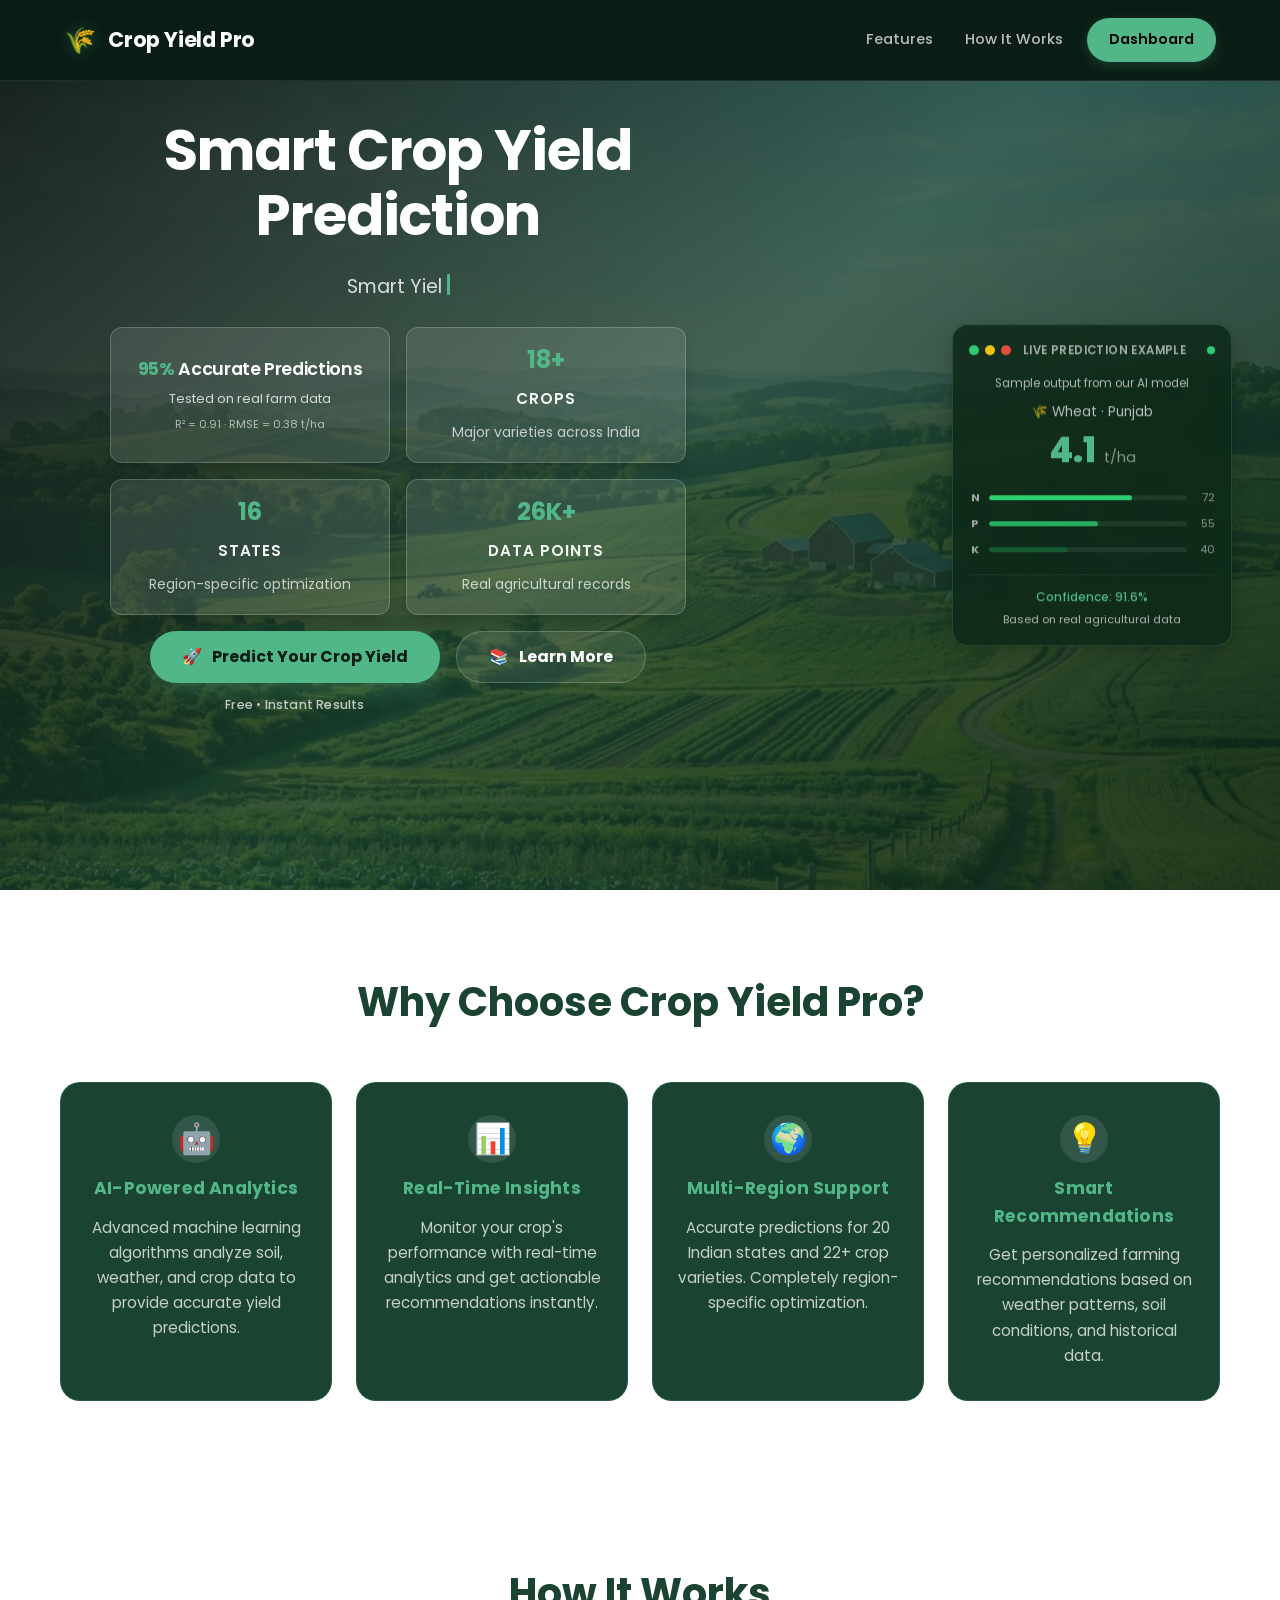
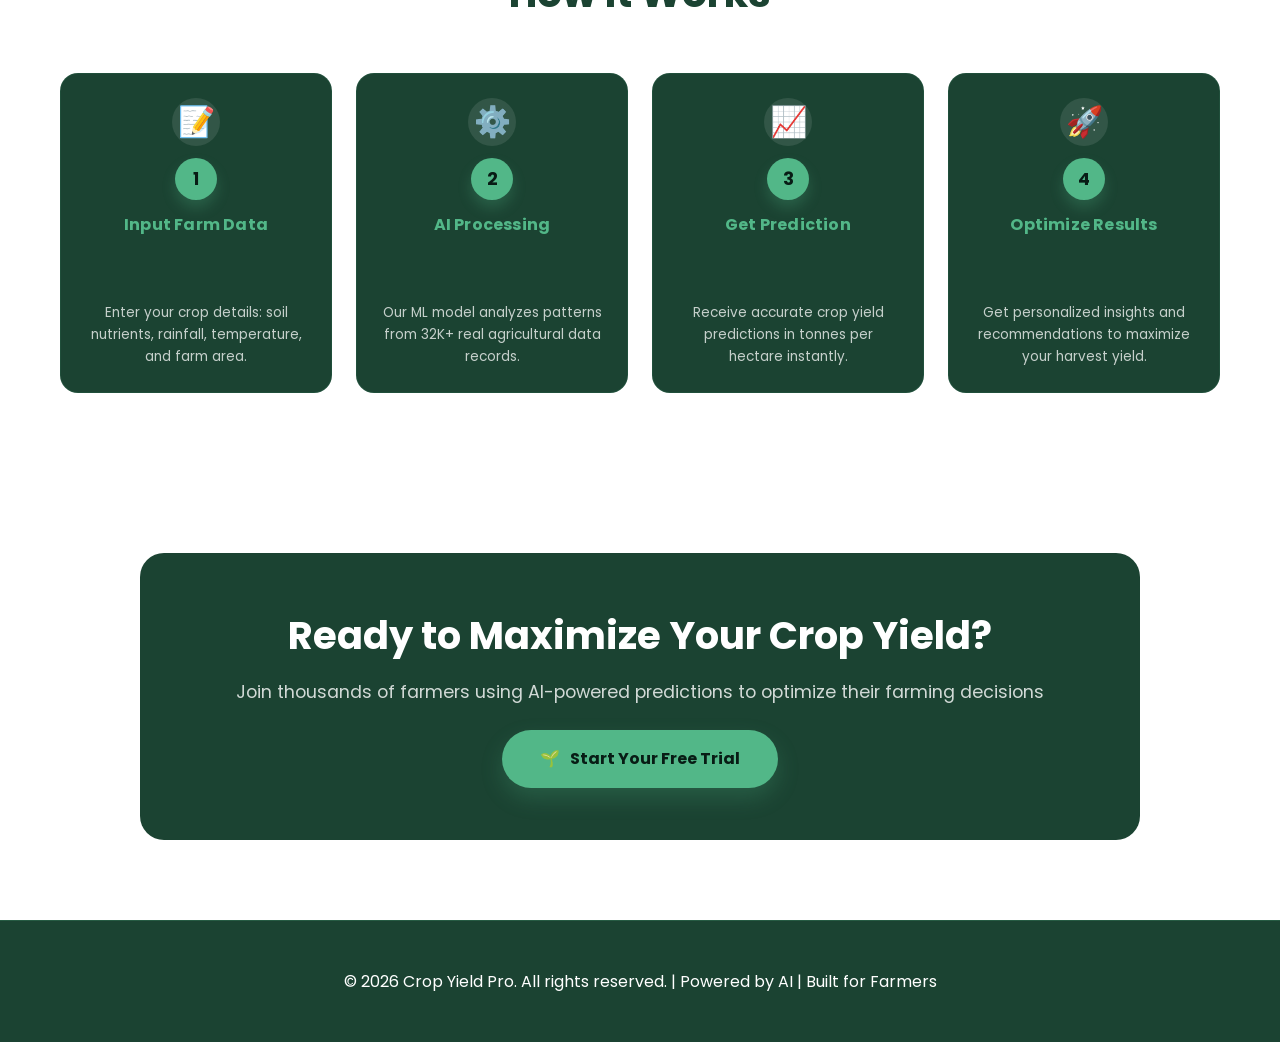
==== frontend/pages/index.html @ c9749192 "Refactor: Professionalize project structure and code quality" ====
<!DOCTYPE html>
<html lang="en">
<head>
    <meta charset="UTF-8">
    <meta name="viewport" content="width=device-width, initial-scale=1.0">
    <title>Smart Crop Yield Prediction System</title>
    <link href="https://fonts.googleapis.com/css2?family=Poppins:wght@300;400;500;600;700;800&display=swap" rel="stylesheet">
    <link rel="stylesheet" href="../assets/css/main.css">
    <!-- Production: replace the empty string with your Render URL -->
    <script>window.APP_CONFIG = { apiUrl: '' };</script>
</head>
<body>
    <!-- NAVBAR -->
    <nav class="navbar">
        <div class="nav-container">
            <div class="nav-left">
                <span class="logo-icon">🌾</span>
                <span class="brand">Crop Yield Pro</span>
            </div>

            <div class="nav-right">
                <div class="profile" id="userGreeting" style="display: none;">
                    <span class="avatar" id="userAvatar">A</span>
                    <span id="userName">aditya</span>
                </div>

                <div class="nav-links">
                    <a href="index.html#features">Features</a>
                    <a href="index.html#how-it-works">How It Works</a>
                </div>

                <a href="login.html" class="btn-dashboard" id="auth-btn">Login</a>
                <a href="#" class="btn-logout" id="logout-btn" style="display: none;" onclick="logout()">Logout</a>
            </div>
        </div>
    </nav>

    <main class="site-main">
    <!-- HERO SECTION -->
    <section class="hero">
        <div class="hero-overlay animated-gradient"></div>
        <div class="hero-shell">
        <div class="hero-content fade-in-hero">
            <div class="hero-content-inner">
            <h1 class="hero-title">Smart Crop Yield Prediction</h1>
            <p class="hero-subtitle hero-subtitle--typing">
                <span id="typingText"></span><span id="typingCursor" class="typing-cursor" aria-hidden="true"></span>
            </p>
            
            <div class="hero-stats">
                <div class="stat-cell">
                <div class="stat stat-tooltip-wrap stat--performance" title="Technical metrics">
                    <div class="stat-inner">
                    <h3 class="stat-performance-heading" id="modelMetricHeading"><span class="stat-performance-pct">95%</span> Accurate Predictions</h3>
                    <p class="stat-performance-sub" id="modelMetricSubtext">Tested on real farm data</p>
                    <p class="stat-performance-tech" id="modelMetricTech">R² = 0.91 · RMSE = 0.38 t/ha</p>
                    </div>
                    <div class="stat-tooltip" id="modelMetricTooltip">R² = 0.91 · RMSE = 0.38 t/ha</div>
                </div>
                </div>
                <div class="stat-cell">
                <div class="stat stat-tooltip-wrap" title="Covers 22 major crop varieties across India">
                    <div class="stat-inner">
                    <div class="stat-number" data-count="22" data-suffix="+">0</div>
                    <div class="stat-label">Crops</div>
                    <div class="stat-subtext">Major varieties across India</div>
                    </div>
                    <div class="stat-tooltip">Covers 22 major crop varieties across India</div>
                </div>
                </div>
                <div class="stat-cell">
                <div class="stat stat-tooltip-wrap" title="Trained on data from 20 Indian states">
                    <div class="stat-inner">
                    <div class="stat-number" data-count="20" data-suffix="">0</div>
                    <div class="stat-label">States</div>
                    <div class="stat-subtext">Region-specific optimization</div>
                    </div>
                    <div class="stat-tooltip">Trained on data from 20 Indian states</div>
                </div>
                </div>
                <div class="stat-cell">
                <div class="stat stat-tooltip-wrap" title="Dataset contains 32,000+ real agricultural data records">
                    <div class="stat-inner">
                    <div class="stat-number" data-count="32" data-suffix="K+">0</div>
                    <div class="stat-label">Data Points</div>
                    <div class="stat-subtext">Real agricultural records</div>
                    </div>
                    <div class="stat-tooltip">Dataset contains 32,000+ real agricultural records</div>
                </div>
                </div>
            </div>

            <div class="hero-buttons">
                <div class="hero-buttons-row">
                    <div style="display: flex; flex-direction: column; align-items: center;">
                        <a href="login.html" class="btn btn-primary btn-large">
                            <span class="btn-icon">🚀</span>
                            <span>Predict Your Crop Yield</span>
                        </a>
                        <p class="hero-cta-subtext" style="margin-top: 12px; margin-bottom: 0;">Free • Instant Results</p>
                    </div>
                    <a href="#how-it-works" class="btn btn-secondary btn-large" style="align-self: flex-start;">
                        <span class="btn-icon">📚</span>
                        <span>Learn More</span>
                    </a>
                </div>
            </div>
            </div>
        </div>
        </div>

        <!-- Floating Dashboard Preview Card -->
        <div class="hero-preview-card">
            <div class="preview-header">
                <span class="preview-dot green"></span>
                <span class="preview-dot yellow"></span>
                <span class="preview-dot red"></span>
                <span class="preview-title">Live Prediction Example</span>
                <span class="preview-live-dot" aria-hidden="true"></span>
            </div>
            <p class="preview-subtitle">Sample output from our AI model</p>
            <div class="preview-crop-label">🌾 Wheat · Punjab</div>
            <div class="preview-yield">
                <span class="preview-yield-value" id="previewYieldValue">3.8</span>
                <span class="preview-yield-unit">t/ha</span>
            </div>
            <div class="preview-nutrients">
                <div class="preview-nutrient">
                    <span class="pn-label">N</span>
                    <div class="pn-bar"><div class="pn-fill" style="width: 72%; background: #2ecc71;"></div></div>
                    <span class="pn-val">72</span>
                </div>
                <div class="preview-nutrient">
                    <span class="pn-label">P</span>
                    <div class="pn-bar"><div class="pn-fill" style="width: 55%; background: #27ae60;"></div></div>
                    <span class="pn-val">55</span>
                </div>
                <div class="preview-nutrient">
                    <span class="pn-label">K</span>
                    <div class="pn-bar"><div class="pn-fill" style="width: 40%; background: #145a32;"></div></div>
                    <span class="pn-val">40</span>
                </div>
            </div>
            <div class="preview-footer">
                <span class="preview-confidence">Confidence: 91.6%</span>
                <span class="preview-info">Based on real agricultural data</span>
            </div>
        </div>
    </section>

    <!-- FEATURES SECTION -->
    <section class="features" id="features">
        <div class="container">
            <h2 class="section-title">Why Choose Crop Yield Pro?</h2>
            <div class="features-grid">
                <div class="feature-card">
                    <div class="card-icon-wrap">
                        <span class="card-icon">🤖</span>
                    </div>
                    <h3 class="text-lg font-semibold text-white">AI-Powered Analytics</h3>
                    <p class="text-sm text-white/80 mt-1 leading-relaxed">Advanced machine learning algorithms analyze soil, weather, and crop data to provide accurate yield predictions.</p>
                </div>

                <div class="feature-card">
                    <div class="card-icon-wrap">
                        <span class="card-icon">📊</span>
                    </div>
                    <h3 class="text-lg font-semibold text-white">Real-Time Insights</h3>
                    <p class="text-sm text-white/80 mt-1 leading-relaxed">Monitor your crop's performance with real-time analytics and get actionable recommendations instantly.</p>
                </div>

                <div class="feature-card">
                    <div class="card-icon-wrap">
                        <span class="card-icon">🌍</span>
                    </div>
                    <h3 class="text-lg font-semibold text-white">Multi-Region Support</h3>
                    <p class="text-sm text-white/80 mt-1 leading-relaxed">Accurate predictions for 20 Indian states and 22+ crop varieties. Completely region-specific optimization.</p>
                </div>

                <div class="feature-card">
                    <div class="card-icon-wrap">
                        <span class="card-icon">💡</span>
                    </div>
                    <h3 class="text-lg font-semibold text-white">Smart Recommendations</h3>
                    <p class="text-sm text-white/80 mt-1 leading-relaxed">Get personalized farming recommendations based on weather patterns, soil conditions, and historical data.</p>
                </div>
            </div>
        </div>
    </section>

    <!-- HOW IT WORKS SECTION -->
    <section class="how-it-works" id="how-it-works">
        <div class="container">
            <h2 class="section-title">How It Works</h2>
            <div class="steps-flow">
                <div class="step step-fade-in">
                    <div class="card-icon-wrap">
                        <span class="card-icon">📝</span>
                    </div>
                    <div class="step-number">1</div>
                    <h3 class="text-lg font-semibold text-white">Input Farm Data</h3>
                    <p class="text-sm text-white/80 mt-1 leading-relaxed">Enter your crop details: soil nutrients, rainfall, temperature, and farm area.</p>
                </div>

                <div class="step-connector"><span class="connector-arrow">→</span></div>

                <div class="step step-slide-in">
                    <div class="card-icon-wrap">
                        <span class="card-icon">⚙️</span>
                    </div>
                    <div class="step-number">2</div>
                    <h3 class="text-lg font-semibold text-white">AI Processing</h3>
                    <p class="text-sm text-white/80 mt-1 leading-relaxed">Our ML model analyzes patterns from 32K+ real agricultural data records.</p>
                </div>

                <div class="step-connector"><span class="connector-arrow">→</span></div>

                <div class="step step-pop-in">
                    <div class="card-icon-wrap">
                        <span class="card-icon">📈</span>
                    </div>
                    <div class="step-number">3</div>
                    <h3 class="text-lg font-semibold text-white">Get Prediction</h3>
                    <p class="text-sm text-white/80 mt-1 leading-relaxed">Receive accurate crop yield predictions in tonnes per hectare instantly.</p>
                </div>

                <div class="step-connector"><span class="connector-arrow">→</span></div>

                <div class="step step-glow">
                    <div class="card-icon-wrap">
                        <span class="card-icon">🚀</span>
                    </div>
                    <div class="step-number">4</div>
                    <h3 class="text-lg font-semibold text-white">Optimize Results</h3>
                    <p class="text-sm text-white/80 mt-1 leading-relaxed">Get personalized insights and recommendations to maximize your harvest yield.</p>
                </div>
            </div>
        </div>
    </section>

    <!-- CTA SECTION -->
    <section class="cta">
        <div class="container">
            <div class="cta-content">
                <h2>Ready to Maximize Your Crop Yield?</h2>
                <p>Join thousands of farmers using AI-powered predictions to optimize their farming decisions</p>
                <a href="login.html" class="btn btn-primary btn-large">
                    <span class="btn-icon">🌱</span>
                    <span>Start Your Free Trial</span>
                </a>
            </div>
        </div>
    </section>

    <!-- FOOTER -->
    <footer class="footer">
        <div class="container">
            <p>&copy; 2026 Crop Yield Pro. All rights reserved. | Powered by AI | Built for Farmers</p>
        </div>
    </footer>
    </main>

    <script src="../assets/js/main.js"></script>
</body>
</html>
---- frontend/assets/css/main.css ----
/* ========================================
   SMART CROP YIELD PREDICTION SYSTEM 
   Premium Emerald Dark Theme (Fully Restored)
   ======================================== */

:root {
    --primary-green: #1B4332;
    --accent-green: #52B788;
    --light-green: #B7E4C7;
    --white: #FFFFFF;
    --dark: #081C15;
    --dark-surface: #0D2818;
    --glass-bg: rgba(255, 255, 255, 0.06);
    --glass-border: rgba(255, 255, 255, 0.12);
    --text-primary: #FFFFFF;
    --text-secondary: rgba(255, 255, 255, 0.75);
    --transition: all 0.3s cubic-bezier(0.4, 0, 0.2, 1);
    --space-8: 8px;
    --space-16: 16px;
    --space-24: 24px;
    --space-32: 32px;
    --space-48: 48px;
    --space-80: 80px;
    --navbar-height: 80px;
}

* {
    margin: 0;
    padding: 0;
    box-sizing: border-box;
}

body {
    font-family: 'Poppins', sans-serif;
    color: var(--text-primary);
    line-height: 1.6;
    background: #040E0A;
    /* Deep base */
    overflow-x: hidden;
}

/* Subtle background accents */
body::before {
    content: '';
    position: fixed;
    top: -10%;
    right: -10%;
    width: 420px;
    height: 420px;
    background: radial-gradient(circle, rgba(82, 183, 136, 0.05) 0%, transparent 70%);
    z-index: -1;
    pointer-events: none;
}

body::after {
    content: '';
    position: fixed;
    bottom: -10%;
    left: -10%;
    width: 360px;
    height: 360px;
    background: radial-gradient(circle, rgba(27, 67, 50, 0.08) 0%, transparent 70%);
    z-index: -1;
    pointer-events: none;
}

.container {
    max-width: 1200px;
    margin: 0 auto;
    padding: 0 20px;
}

/* ===============================
   NAVBAR
   =============================== */
.navbar {
    width: 100%;
    background: rgba(11, 31, 23, 0.95);
    backdrop-filter: blur(12px);
    -webkit-backdrop-filter: blur(12px);
    position: fixed;
    top: 0;
    z-index: 1000;
    border-bottom: 1px solid rgba(255, 255, 255, 0.08);
}

.site-main {
    padding-top: var(--navbar-height);
}

.nav-container {
    max-width: 100%;
    margin: auto;
    padding: 0 5%;
    height: var(--navbar-height);
    display: flex;
    align-items: center;
    justify-content: space-between;
}

.nav-left {
    display: flex;
    align-items: center;
    gap: 12px;
}

.logo-icon {
    font-size: 1.6rem;
    filter: drop-shadow(0 0 8px rgba(62, 207, 142, 0.3));
}

.brand {
    font-weight: 700;
    font-size: 1.3rem;
    color: #fff;
    letter-spacing: -0.01em;
}

.nav-right {
    display: flex;
    align-items: center;
    gap: 24px;
}

.nav-links {
    display: flex;
    align-items: center;
    gap: 32px;
}

.nav-links a {
    color: rgba(255, 255, 255, 0.7);
    text-decoration: none;
    font-weight: 500;
    font-size: 0.92rem;
    transition: var(--transition);
    position: relative;
    padding: 4px 0;
}

.nav-links a::after {
    content: '';
    position: absolute;
    bottom: 0;
    left: 0;
    width: 0;
    height: 2px;
    background: var(--accent-green);
    transition: var(--transition);
    border-radius: 2px;
}

.nav-links a:hover {
    color: #fff;
}

.nav-links a:hover::after {
    width: 100%;
}

.profile {
    display: flex;
    align-items: center;
    gap: 10px;
    background: rgba(255, 255, 255, 0.08);
    padding: 6px 14px;
    border-radius: 999px;
    border: 1px solid rgba(255, 255, 255, 0.1);
    transition: var(--transition);
}

.profile:hover {
    background: rgba(255, 255, 255, 0.12);
    border-color: rgba(255, 255, 255, 0.2);
}

.avatar {
    width: 28px;
    height: 28px;
    background: var(--accent-green);
    border-radius: 50%;
    display: flex;
    align-items: center;
    justify-content: center;
    font-weight: 700;
    font-size: 0.85rem;
    color: #0b1f17;
}

.btn-dashboard {
    background: var(--accent-green);
    color: #000 !important;
    padding: 10px 22px;
    border-radius: 999px;
    font-weight: 600;
    font-size: 0.9rem;
    transition: var(--transition);
    text-decoration: none;
    box-shadow: 0 4px 12px rgba(82, 183, 136, 0.2);
}

.btn-dashboard:hover {
    transform: translateY(-2px);
    box-shadow: 0 6px 16px rgba(82, 183, 136, 0.4);
    background: #4ab37d;
}

.btn-logout {
    border: 1.5px solid rgba(82, 183, 136, 0.5);
    color: var(--accent-green) !important;
    padding: 8px 20px;
    border-radius: 999px;
    text-decoration: none;
    font-weight: 500;
    font-size: 0.9rem;
    transition: var(--transition);
    display: inline-flex;
    align-items: center;
    justify-content: center;
    line-height: 1;
}

.btn-logout:hover {
    background: rgba(82, 183, 136, 0.1);
    border-color: var(--accent-green);
    color: #fff !important;
}

.badge {
    display: inline-block;
    padding: 4px 10px;
    background: rgba(82, 183, 136, 0.1);
    border: 1px solid rgba(82, 183, 136, 0.3);
    border-radius: 4px;
    font-size: 11px;
    font-weight: 500;
    color: var(--accent-green);
    text-transform: uppercase;
    letter-spacing: 0.5px;
    width: fit-content;
}

.btn-outline:hover {
    background: rgba(255, 255, 255, 0.1) !important;
    border-color: var(--white) !important;
}

.user-greeting {
    display: flex;
    align-items: center;
    gap: 8px;
    padding: 6px 12px;
    background: rgba(255, 255, 255, 0.1);
    border-radius: 20px;
    border: 1px solid rgba(255, 255, 255, 0.1);
    transition: var(--transition);
}

.user-greeting:hover {
    background: rgba(255, 255, 255, 0.15);
}

.user-avatar {
    width: 28px;
    height: 28px;
    background: var(--accent-green);
    color: var(--dark);
    border-radius: 50%;
    display: flex;
    align-items: center;
    justify-content: center;
    font-weight: 700;
    font-size: 0.85rem;
    text-transform: uppercase;
}

.icon {
    display: inline-flex;
    align-items: center;
    justify-content: center;
    width: 32px;
    height: 32px;
    background: rgba(82, 183, 136, 0.1);
    border-radius: 8px;
    margin-right: 8px;
    font-size: 1.2rem;
}

#userName {
    font-weight: 500;
    font-size: 0.9rem;
    color: var(--white);
}

/* HERO — flex-start avoids vertical centering pushing tall content under fixed navbar */
.hero {
    position: relative;
    min-height: 90vh;
    display: flex;
    align-items: flex-start;
    justify-content: flex-start;
    text-align: center;
    padding: 0.875rem 0 0;
    background: url('../images/background.png') no-repeat center center/cover;
    overflow: visible;
}

.hero-shell {
    position: relative;
    z-index: 2;
    width: 100%;
    max-width: 1300px;
    margin: 0 auto;
    /* Space below navbar: site-main already offsets by --navbar-height */
    padding: 1rem 1.5rem 1.25rem;
    box-sizing: border-box;
}

@media (min-width: 768px) {
    .hero {
        padding-top: 1.25rem;
    }

    .hero-shell {
        padding-left: 3rem;
        padding-right: 3rem;
    }
}

@keyframes fadeIn {
    from {
        opacity: 0;
    }

    to {
        opacity: 1;
    }
}

@keyframes heroFadeIn {
    from {
        opacity: 0;
        transform: translateY(30px);
    }

    to {
        opacity: 1;
        transform: translateY(0);
    }
}

@keyframes typingCaretBlink {

    0%,
    45% {
        opacity: 1;
    }

    50%,
    100% {
        opacity: 0;
    }
}

.hero-overlay {
    position: absolute;
    top: 0;
    left: 0;
    width: 100%;
    height: 100%;
    background: linear-gradient(180deg, rgba(4, 14, 10, 0.82) 0%, rgba(13, 40, 24, 0.88) 100%);
    z-index: 1;
}

.animated-gradient {
    background: linear-gradient(135deg, rgba(4, 14, 10, 0.9) 0%, rgba(27, 67, 50, 0.8) 50%, rgba(13, 40, 24, 0.88) 100%);
}

.fade-in-hero {
    animation: heroFadeIn 1s ease-out forwards;
}

.hero-subtitle--typing {
    white-space: normal;
}

.typing-cursor {
    display: inline-block;
    width: 3px;
    height: 1.08em;
    margin-left: 5px;
    vertical-align: -0.08em;
    background-color: var(--accent-green);
    border-radius: 1px;
    animation: typingCaretBlink 1s step-end infinite;
}

.typing-cursor--done {
    animation: none;
    opacity: 0;
    visibility: hidden;
    width: 0;
    margin-left: 0;
    overflow: hidden;
}

@media (prefers-reduced-motion: reduce) {
    .typing-cursor {
        animation: none;
        opacity: 1;
    }

    .typing-cursor--done {
        opacity: 0;
    }
}

.hero-content {
    position: relative;
    z-index: 2;
    max-width: 700px;
    margin-right: 340px;
    display: flex;
    flex-direction: column;
    justify-content: flex-start;
    align-items: center;
    gap: 0;
}

.hero-content-inner {
    display: flex;
    flex-direction: column;
    justify-content: flex-start;
    align-items: stretch;
    gap: 1.5rem;
    width: 100%;
    max-width: 36rem;
    margin-left: auto;
    margin-right: auto;
}

.hero-title {
    margin-top: 0;
    margin-bottom: 0;
    padding-top: 0.06em;
    font-size: clamp(2.65rem, 5.25vw, 3.5rem);
    font-weight: 700;
    color: var(--white);
    line-height: 1.15;
    letter-spacing: -0.02em;
}

.hero-subtitle {
    font-size: clamp(1rem, 2vw, 1.2rem);
    color: rgba(255, 255, 255, 0.82);
    margin-bottom: 0;
    max-width: 100%;
    margin-left: auto;
    margin-right: auto;
    min-height: 1.35rem;
}

/* FLOATING PREVIEW CARD */
.hero-preview-card {
    position: absolute;
    z-index: 2;
    background: rgba(13, 40, 24, 0.85);
    backdrop-filter: blur(8px);
    -webkit-backdrop-filter: blur(8px);
    border: 1px solid rgba(82, 183, 136, 0.25);
    border-radius: 16px;
    padding: 1rem;
    min-width: 240px;
    max-width: 280px;
    width: 100%;
    box-shadow: 0 8px 24px rgba(0, 0, 0, 0.14), 0 2px 8px rgba(0, 0, 0, 0.08);
    flex-shrink: 0;
    right: clamp(24px, 5vw, 48px);
    top: 50%;
    transform: translateY(-50%) scale(1);
    overflow: visible;
    transition: transform 0.3s ease, box-shadow 0.3s ease;
}

.hero-preview-card:hover {
    transform: translateY(-50%) scale(1.02);
    box-shadow: 0 10px 28px rgba(0, 0, 0, 0.16), 0 2px 10px rgba(0, 0, 0, 0.09);
}

@keyframes pulse {
    0% {
        opacity: 0.55;
        transform: scale(0.9);
        box-shadow: 0 0 0 0 rgba(46, 204, 113, 0.4);
    }

    70% {
        opacity: 1;
        transform: scale(1);
        box-shadow: 0 0 0 6px rgba(46, 204, 113, 0);
    }

    100% {
        opacity: 0.7;
        transform: scale(0.9);
        box-shadow: 0 0 0 0 rgba(46, 204, 113, 0);
    }
}

.preview-header {
    display: flex;
    align-items: center;
    gap: 6px;
    margin-bottom: 1rem;
}

.preview-dot {
    width: 10px;
    height: 10px;
    border-radius: 50%;
}

.preview-dot.green {
    background: #2ecc71;
}

.preview-dot.yellow {
    background: #f1c40f;
}

.preview-dot.red {
    background: #e74c3c;
}

.preview-title {
    font-size: 0.72rem;
    color: rgba(255, 255, 255, 0.62);
    margin-left: 6px;
    font-weight: 600;
    text-transform: uppercase;
    letter-spacing: 0.4px;
}

.preview-live-dot {
    width: 8px;
    height: 8px;
    border-radius: 50%;
    background: #2ecc71;
    margin-left: auto;
    animation: pulse 1.6s ease-in-out infinite;
}

.preview-subtitle {
    font-size: 0.74rem;
    color: rgba(255, 255, 255, 0.66);
    margin-bottom: 8px;
    line-height: 1.45;
}

.preview-crop-label {
    font-size: 0.85rem;
    color: rgba(255, 255, 255, 0.7);
    margin-bottom: 0.6rem;
}

.preview-yield {
    margin-bottom: 1.2rem;
}

.preview-yield-value {
    font-size: 2.2rem;
    font-weight: 800;
    color: var(--accent-green);
    line-height: 1;
}

.preview-yield-unit {
    font-size: 0.9rem;
    color: rgba(255, 255, 255, 0.5);
    margin-left: 4px;
}

.preview-nutrients {
    display: flex;
    flex-direction: column;
    gap: 8px;
    margin-bottom: 1rem;
}

.preview-nutrient {
    display: flex;
    align-items: center;
    gap: 8px;
}

.pn-label {
    font-size: 0.7rem;
    font-weight: 700;
    color: rgba(255, 255, 255, 0.6);
    width: 12px;
}

.pn-bar {
    flex: 1;
    height: 5px;
    background: rgba(255, 255, 255, 0.08);
    border-radius: 3px;
    overflow: hidden;
}

.pn-fill {
    height: 100%;
    border-radius: 3px;
    transition: width 1s ease;
}

.pn-val {
    font-size: 0.7rem;
    color: rgba(255, 255, 255, 0.5);
    width: 20px;
    text-align: right;
}

.preview-footer {
    border-top: 1px solid rgba(255, 255, 255, 0.07);
    padding-top: 0.75rem;
    display: flex;
    flex-direction: column;
    gap: 4px;
}

.preview-confidence {
    font-size: 0.75rem;
    color: var(--accent-green);
    font-weight: 500;
}

.preview-info {
    font-size: 0.7rem;
    color: rgba(255, 255, 255, 0.65);
}


.hero-stats {
    display: grid;
    grid-template-columns: 1fr;
    gap: 1rem;
    margin-top: 0;
    margin-bottom: 0;
    align-items: stretch;
    justify-items: stretch;
    width: 100%;
    margin-left: auto;
    margin-right: auto;
}

@media (min-width: 640px) {
    .hero-stats {
        grid-template-columns: repeat(2, 1fr);
    }
}

/* Single column: no row sibling to stretch against — nudge performance card up to number-card height */
@media (max-width: 639px) {
    .stat--performance {
        min-height: 10.25rem;
    }
}

.stat-cell {
    display: flex;
    flex-direction: column;
    min-height: 0;
    height: 100%;
}

.stat {
    position: relative;
    flex: 1 1 auto;
    background: rgba(255, 255, 255, 0.1);
    border: 1px solid rgba(255, 255, 255, 0.2);
    border-radius: 0.75rem;
    padding: 1.125rem 1.25rem;
    backdrop-filter: blur(16px);
    -webkit-backdrop-filter: blur(16px);
    min-width: 0;
    min-height: 0;
    box-shadow:
        0 10px 15px -3px rgba(0, 0, 0, 0.15),
        0 4px 6px -4px rgba(0, 0, 0, 0.12);
    transition: background 0.25s ease, transform 0.25s ease;
    width: 100%;
    display: flex;
    flex-direction: column;
    justify-content: center;
    align-items: center;
    text-align: center;
}

.stat-inner {
    display: flex;
    flex-direction: column;
    justify-content: center;
    align-items: center;
    width: 100%;
    min-height: 0;
    gap: 0.25rem;
}

.stat:hover {
    background: rgba(255, 255, 255, 0.14);
    transform: translateY(-2px);
}

.stat-number {
    display: block;
    font-size: 1.5rem;
    font-weight: 700;
    color: var(--accent-green);
    line-height: 1.2;
    margin-bottom: 0.25rem;
}

.stat--performance {
    padding: 1.125rem 1.25rem;
}

.stat-performance-heading {
    margin: 0;
    font-size: 1.1rem;
    font-weight: 600;
    color: #ffffff;
    line-height: 1.3;
    letter-spacing: -0.02em;
}

.stat-performance-pct {
    color: var(--accent-green);
    font-weight: 700;
}

.stat-performance-sub {
    margin: 0.25rem 0 0;
    font-size: 0.8125rem;
    font-weight: 400;
    color: rgba(255, 255, 255, 0.78);
    line-height: 1.5;
}

.stat-performance-tech {
    margin: 0.2rem 0 0;
    font-size: 0.7rem;
    font-weight: 400;
    color: rgba(255, 255, 255, 0.62);
    line-height: 1.45;
}

.stat-label {
    display: block;
    font-size: 0.95rem;
    font-weight: 600;
    color: rgba(255, 255, 255, 0.95);
    margin-top: 0.25rem;
    text-transform: uppercase;
    letter-spacing: 0.06em;
}

.stat-subtext {
    display: block;
    font-size: 0.875rem;
    font-weight: 400;
    color: rgba(255, 255, 255, 0.72);
    margin-top: 0.45rem;
    line-height: 1.55;
}

/* Tooltip on stat cards */
.stat-tooltip-wrap {
    position: relative;
}

.stat-tooltip {
    display: none;
    position: absolute;
    bottom: calc(100% + 10px);
    left: 50%;
    transform: translateX(-50%);
    background: rgba(13, 40, 24, 0.95);
    border: 1px solid rgba(82, 183, 136, 0.3);
    color: rgba(255, 255, 255, 0.85);
    font-size: 0.75rem;
    padding: 8px 12px;
    border-radius: 10px;
    white-space: nowrap;
    z-index: 100;
    pointer-events: none;
    box-shadow: 0 8px 24px rgba(0, 0, 0, 0.3);
}

.stat-tooltip::after {
    content: '';
    position: absolute;
    top: 100%;
    left: 50%;
    transform: translateX(-50%);
    border: 6px solid transparent;
    border-top-color: rgba(82, 183, 136, 0.3);
}

.stat-tooltip-wrap:hover .stat-tooltip {
    display: block;
}


/* BUTTONS */
.btn {
    display: inline-flex;
    align-items: center;
    gap: 10px;
    padding: 0.95rem 2rem;
    border-radius: 50px;
    font-weight: 700;
    text-decoration: none;
    transition: var(--transition);
    cursor: pointer;
}

.btn-large {
    font-size: 1rem;
    padding: 1rem 2.4rem;
}

.btn-primary {
    background: var(--accent-green);
    color: var(--dark);
    box-shadow: 0 10px 22px rgba(82, 183, 136, 0.22);
}

.btn-primary:hover {
    background: var(--light-green);
    transform: translateY(-2px);
    box-shadow: 0 12px 24px rgba(82, 183, 136, 0.26), 0 0 18px rgba(82, 183, 136, 0.28);
}

.btn-secondary {
    background: rgba(255, 255, 255, 0.08);
    color: var(--white);
    border: 1px solid rgba(255, 255, 255, 0.2);
    backdrop-filter: blur(10px);
}

.btn-secondary:hover {
    background: rgba(255, 255, 255, 0.15);
    transform: translateY(-2px);
}

.hero-buttons {
    display: flex;
    flex-direction: column;
    align-items: center;
    justify-content: flex-start;
    gap: 0.5rem;
    margin: -0.5rem 0 0;
    padding: 0;
    flex-shrink: 0;
    align-self: stretch;
}

.hero-buttons-row {
    display: flex;
    flex-direction: row;
    align-items: center;
    justify-content: center;
    gap: 1rem;
    flex-wrap: wrap;
    width: 100%;
}

.hero-buttons .btn.btn-large {
    min-height: 52px;
    height: 52px;
    padding: 0 2rem;
    border-radius: 9999px;
    display: inline-flex;
    align-items: center;
    justify-content: center;
    box-sizing: border-box;
}

.hero-cta-subtext {
    font-size: 0.78rem;
    color: rgba(255, 255, 255, 0.72);
    font-weight: 500;
    letter-spacing: 0.2px;
    margin: 0;
    text-align: center;
}

/* FEATURES - WHITE SECTION (scroll-mt clears fixed navbar) */
.features {
    scroll-margin-top: var(--navbar-height);
    padding: 5rem 20px;
    background: #ffffff !important;
    /* FORCED WHITE */
    color: #333333;
    position: relative;
    z-index: 10;
}

.section-title {
    text-align: center;
    font-size: clamp(1.9rem, 3.2vw, 2.5rem);
    color: #1B4332 !important;
    /* DARK GREEN TITLE */
    margin-bottom: var(--space-48);
}

.features-grid {
    display: grid;
    grid-template-columns: repeat(auto-fit, minmax(250px, 1fr));
    gap: var(--space-24);
}

/* Shared icon circle for feature + step cards (plain CSS; no Tailwind) */
.card-icon-wrap {
    width: 48px;
    height: 48px;
    display: flex;
    align-items: center;
    justify-content: center;
    border-radius: 50%;
    background: rgba(255, 255, 255, 0.1);
    margin: 0 auto 12px;
    flex-shrink: 0;
    align-self: center;
    transition: transform 0.3s ease;
}

.card-icon {
    font-size: 1.875rem;
    line-height: 1;
    display: block;
}

.feature-card:hover .card-icon-wrap,
.step:hover .card-icon-wrap {
    transform: scale(1.06) translateY(-2px);
}

@keyframes iconBounce {

    0%,
    100% {
        transform: scale(1) rotate(0deg) translateY(0);
    }

    30% {
        transform: scale(1.2) rotate(-6deg) translateY(-6px);
    }

    60% {
        transform: scale(1.15) rotate(6deg) translateY(-3px);
    }
}

.feature-card {
    background: #1B4332 !important;
    padding: 2rem 1.5rem;
    border-radius: 20px;
    text-align: center;
    border: 1px solid rgba(82, 183, 136, 0.2);
    transition: transform 0.3s ease, box-shadow 0.3s ease, background 0.3s ease;
    color: #ffffff !important;
    animation: slideUpFade 0.55s ease-out both;
    position: relative;
    overflow: hidden;
    min-height: 100%;
    display: flex;
    flex-direction: column;
}

/* Gradient border glow via pseudo-element */
.feature-card::before {
    content: '';
    position: absolute;
    inset: 0;
    border-radius: 24px;
    padding: 1px;
    background: linear-gradient(135deg, transparent, rgba(82, 183, 136, 0), transparent);
    -webkit-mask: linear-gradient(#fff 0 0) content-box, linear-gradient(#fff 0 0);
    -webkit-mask-composite: xor;
    mask-composite: exclude;
    opacity: 0;
    transition: opacity 0.35s ease;
    pointer-events: none;
}

.feature-card:hover::before {
    opacity: 0;
}

@keyframes slideUpFade {
    from {
        opacity: 0;
        transform: translateY(30px);
    }

    to {
        opacity: 1;
        transform: translateY(0);
    }
}

.feature-icon {
    font-size: 2.2rem;
    margin-bottom: 1rem;
    display: inline-block;
    transition: transform 0.2s ease;
    width: 48px;
    height: 48px;
}

.feature-card:hover .feature-icon {
    animation: none;
}

.feature-card h3 {
    font-size: 1.08rem;
    font-weight: 700;
    color: var(--accent-green);
    margin-bottom: 12px;
    letter-spacing: 0.2px;
}

.feature-card p {
    font-size: 0.95rem;
    color: rgba(255, 255, 255, 0.75);
    line-height: 1.65;
    margin-bottom: 0;
}

.feature-card:hover {
    transform: translateY(-5px);
    background: #143d2b !important;
    box-shadow: 0 14px 30px rgba(0, 0, 0, 0.14);
}

/* HOW IT WORKS - WHITE SECTION */
.how-it-works {
    scroll-margin-top: var(--navbar-height);
    padding: var(--space-80) 20px;
    background: #ffffff !important;
    color: #333333;
    position: relative;
    z-index: 10;
}

/* Flow container with connecting lines */
.steps-flow {
    display: grid;
    grid-template-columns: repeat(4, 1fr);
    gap: var(--space-24);
    align-items: stretch;
}

.step-connector {
    display: none;
}

.connector-arrow {
    font-size: 1.8rem;
    color: var(--accent-green);
    opacity: 0.6;
    display: block;
}

/* Individual step cards */
.step {
    text-align: center;
    padding: 24px;
    background: #1B4332 !important;
    border-radius: 18px;
    color: #ffffff !important;
    border: 1px solid rgba(82, 183, 136, 0.1);
    width: 100%;
    min-height: 320px;
    position: relative;
    transition: transform 0.3s ease, box-shadow 0.3s ease, border-color 0.3s ease;
    display: flex;
    flex-direction: column;
    justify-content: space-between;
    align-items: center;

    /* Start invisible — animated in by JS observer */
    opacity: 0;
}

/* Step Icon */
.step-icon-wrap {
    font-size: 2.2rem;
    margin-bottom: 12px;
    display: block;
    transition: transform 0.3s ease;
    align-self: flex-start;
}

.step:hover .step-icon-wrap {
    transform: scale(1.06) translateY(-2px);
}

.step:hover {
    background: #143d2b !important;
    transform: translateY(-5px);
    border-color: var(--accent-green);
    box-shadow: 0 14px 30px rgba(0, 0, 0, 0.14);
}

.step-number {
    width: 42px;
    height: 42px;
    background: var(--accent-green);
    color: var(--dark);
    border-radius: 50%;
    display: flex;
    align-items: center;
    justify-content: center;
    font-size: 1.1rem;
    font-weight: 700;
    margin: 0 auto 12px;
    box-shadow: 0 8px 14px rgba(82, 183, 136, 0.24);
}

.step h3 {
    font-size: 1rem;
    font-weight: 700;
    color: var(--accent-green);
    margin-bottom: 12px;
    letter-spacing: 0.2px;
    width: 100%;
}

.step p {
    font-size: 0.85rem;
    color: rgba(255, 255, 255, 0.75);
    line-height: 1.6;
    width: 100%;
    margin-top: auto;
}

@keyframes stepFadeIn {
    from {
        opacity: 0;
        transform: translateY(20px);
    }

    to {
        opacity: 1;
        transform: translateY(0);
    }
}

.step-fade-in.visible {
    animation: stepFadeIn 0.7s ease forwards;
}

.step-slide-in.visible {
    animation: stepFadeIn 0.7s ease forwards 0.1s;
}

.step-pop-in.visible {
    animation: stepFadeIn 0.7s ease forwards 0.2s;
}

.step-glow.visible {
    animation: stepFadeIn 0.7s ease forwards 0.3s;
}

/* Responsive: stack vertically on mobile */
@media (max-width: 900px) {
    .steps-flow {
        grid-template-columns: repeat(2, 1fr);
        gap: var(--space-16);
    }

    .step {
        min-height: 280px;
    }
}

@media (max-width: 1200px) {
    .hero-shell {
        padding: 1.25rem 20px 1rem;
    }

    .hero-content {
        margin-right: 300px;
    }

    .hero-stats {
        gap: 1rem;
    }

    .stat {
        padding: 1.25rem;
    }
}

@media (max-width: 1024px) {
    .nav-container {
        padding: 0 20px;
    }

    .hero {
        min-height: 90vh;
        flex-direction: column;
        justify-content: flex-start;
        align-items: center;
        text-align: center;
        gap: 1rem;
    }

    .hero-shell {
        padding: 1rem 20px 0;
        max-width: 760px;
    }

    .hero-content {
        margin-right: 0;
        max-width: 760px;
    }

    .hero-content-inner {
        gap: 1.5rem;
    }

    .hero-preview-card {
        position: static;
        right: auto;
        top: auto;
        transform: scale(1);
        margin: 0 auto;
        max-width: 280px;
    }

    .hero-preview-card:hover {
        transform: scale(1.02);
    }

    .hero-subtitle {
        min-height: auto;
    }
}

@media (max-width: 768px) {
    .nav-center {
        gap: 1rem;
    }

    .hero-shell {
        padding: 1rem 16px 1.5rem;
    }

    .hero-title {
        font-size: clamp(2.35rem, 8vw, 3.15rem);
    }

    .hero-subtitle {
        font-size: 0.98rem;
        margin-bottom: 0;
    }

    .hero-stats {
        gap: 1rem;
        margin-top: 0;
        margin-bottom: 0;
    }

    .stat {
        min-width: 0;
        padding: 1rem 1.125rem;
    }

    .stat-number {
        font-size: 1.35rem;
    }

    .stat-label {
        font-size: 0.9rem;
    }

    .stat-subtext {
        font-size: 0.8125rem;
        line-height: 1.55;
        margin-top: 0.35rem;
    }

    .stat-performance-heading {
        font-size: 1.1rem;
    }

    .stat-performance-sub,
    .stat-performance-tech {
        font-size: 0.8125rem;
    }

    .hero-buttons {
        width: 100%;
        gap: 0.5rem;
    }

    .hero-buttons-row {
        flex-direction: column;
        align-items: center;
        gap: 1rem;
    }

    .btn-large {
        width: 100%;
        max-width: 320px;
        justify-content: center;
    }

    .features,
    .how-it-works,
    .cta {
        padding: 64px 20px;
    }

    .section-title {
        margin-bottom: var(--space-32);
    }

    .feature-card {
        text-align: center;
    }

    .step {
        width: 100%;
        min-height: 260px;
    }
}


/* CTA SECTION - WHITE BACKGROUND */
.cta {
    padding: var(--space-80) 20px;
    text-align: center;
    background: #ffffff !important;
}

.cta-content {
    background: #1B4332 !important;
    /* DARK GREEN CTA BOX */
    padding: 3.25rem 2rem;
    border-radius: 24px;
    max-width: 1000px;
    margin: 0 auto;
    color: #ffffff !important;
}

.cta-content h2 {
    font-size: clamp(1.8rem, 3vw, 2.5rem);
    color: var(--white);
    margin-bottom: 12px;
}

.cta-content p {
    color: rgba(255, 255, 255, 0.8);
    font-size: 1.1rem;
    margin-bottom: 24px;
}

/* DASHBOARD — viewport-fit layout (~40% form / ~60% results + charts) */
.dashboard-section {
    margin: 0;
    padding: 1.5rem 1rem;
    background: linear-gradient(180deg, #f8fafc 0%, #ffffff 45%, #f1f5f9 100%) !important;
    color: #1e293b;
    min-height: calc(100vh - var(--navbar-height));
}

.dashboard-container {
    display: grid;
    grid-template-columns: 1fr 1.5fr;
    gap: 24px;
    align-items: flex-start;
    max-width: 1440px;
    margin: 0 auto;
}

@media (min-width: 1101px) {
    .dashboard-container {
        grid-template-columns: 1fr 1.2fr;
        gap: 1.5rem;
        align-items: stretch;
    }
}

.dashboard-left,
.dashboard-right {
    display: flex;
    flex-direction: column;
    height: auto;
    min-height: auto;
}

.dashboard-left .form-card {
    display: flex;
    flex-direction: column;
    justify-content: space-between;
    height: 100%;
    min-height: auto;
    padding: 12px;
    overflow: visible;
}

.dashboard-section .modern-form {
    display: flex;
    flex-direction: column;
    height: 100%;
    gap: 12px;
    overflow-y: auto;
    padding-right: 0;
    scrollbar-width: none;
    /* Hide scrollbar Firefox */
    -ms-overflow-style: none;
    /* Hide scrollbar IE/Edge */
}

.dashboard-section .modern-form::-webkit-scrollbar {
    display: none;
    /* Hide scrollbar Chrome/Safari */
}

.form-content {
    flex: 1;
}

.form-card,
.result-card,
.chart-card {
    background: rgba(27, 67, 50, 0.94) !important;
    backdrop-filter: blur(16px);
    -webkit-backdrop-filter: blur(16px);
    border-radius: 1.125rem;
    padding: 20px;
    color: #ffffff !important;
    border: 1px solid rgba(255, 255, 255, 0.1);
    box-shadow:
        0 10px 15px -3px rgba(0, 0, 0, 0.12),
        0 4px 6px -4px rgba(0, 0, 0, 0.08),
        inset 0 1px 0 rgba(255, 255, 255, 0.06);
    height: 520px;
    /* Fixed height for stability */
    display: flex;
    flex-direction: column;
    overflow: hidden;
    transition: transform 0.28s ease;
}

.form-card:hover,
.result-card:hover,
.chart-card:hover {
    box-shadow:
        0 18px 22px -5px rgba(0, 0, 0, 0.14),
        0 8px 10px -6px rgba(0, 0, 0, 0.1),
        0 0 36px rgba(82, 183, 136, 0.12),
        inset 0 1px 0 rgba(255, 255, 255, 0.08);
    border-color: rgba(255, 255, 255, 0.16);
}

.form-card h2 {
    color: var(--accent-green);
    margin: 0 0 0.5rem 0;
    font-size: 1.3rem;
    font-weight: 700;
    letter-spacing: -0.02em;
    flex-shrink: 0;
}

.form-group-section {
    margin-bottom: 10px;
    padding-bottom: 10px;
    border-bottom: 1px solid rgba(255, 255, 255, 0.08);
}

.form-group-section:last-of-type {
    border-bottom: none;
    margin-bottom: 6px;
    padding-bottom: 0;
}

.form-group-section h3 {
    font-size: 0.95rem;
    margin-bottom: 0.4rem;
    color: #e2e8f0;
    font-weight: 600;
    display: flex;
    align-items: center;
    gap: 0.5rem;
}

.form-row {
    display: grid;
    grid-template-columns: repeat(auto-fit, minmax(120px, 1fr));
    gap: 0.75rem;
}

.form-group {
    margin-bottom: 4px;
}

.form-group label {
    display: block;
    margin-bottom: 0.3rem;
    color: #d1d5db;
    font-size: 0.82rem;
    font-weight: 500;
}

.form-group input,
.form-group select {
    width: 100%;
    padding: 0.55rem 0.75rem;
    background: rgba(255, 255, 255, 0.1);
    border: 1px solid rgba(255, 255, 255, 0.1);
    border-radius: 10px;
    color: #ffffff;
    font-family: inherit;
    font-size: 0.85rem;
    transition: var(--transition);
    appearance: none;
    -webkit-appearance: none;
}

.form-group select option {
    background-color: #ffffff;
    /* Solid white background for the dropdown menu */
    color: #1B4332;
    /* Dark green text for readability */
    padding: 10px;
}

.form-group input:focus,
.form-group select:focus {
    outline: none;
    border-color: var(--accent-green);
    background: rgba(255, 255, 255, 0.15);
}

.btn-full {
    width: 100%;
    justify-content: center;
}

.dashboard-section .form-card .btn-primary {
    margin-top: 15px;
    margin-bottom: 10px;
    flex-shrink: 0;
    background: linear-gradient(135deg, #34d399, #10b981);
    color: #022c22;
    font-weight: 600;
    border-radius: 999px;
    padding: 14px;
    border: none;
    cursor: pointer;
    font-size: 0.95rem;
    letter-spacing: 0.02em;
    box-shadow: 0 4px 14px rgba(16, 185, 129, 0.3);
    transition: all 0.3s ease;
}

.dashboard-section .form-card .btn-primary:hover {
    transform: scale(1.03);
    background: linear-gradient(135deg, #34d399, #10b981);
    box-shadow: 0 8px 20px rgba(16, 185, 129, 0.4);
}

.dashboard-section .form-card .btn-primary:active {
    transform: scale(0.97);
}

.validation-msg {
    display: block;
    color: #ff4d4d;
    font-size: 0.75rem;
    margin-top: 4px;
    font-weight: 500;
    min-height: 1.1em;
    /* Prevent layout jump */
}

.input-invalid {
    border-color: #ff4d4d !important;
    background: rgba(255, 77, 77, 0.05) !important;
}

.btn-primary:disabled {
    opacity: 0.5;
    cursor: not-allowed;
    transform: none !important;
    box-shadow: none !important;
}

/* Right column: holds 2×2 grid of cards on desktop (.dashboard-right-grid) */
.dashboard-right {
    display: flex;
    flex-direction: column;
    min-height: 0;
    flex: 1;
}

.dashboard-right-grid {
    display: grid;
    grid-template-columns: 1fr 1fr;
    gap: 16px;
    align-items: stretch;
    min-height: 0;
    flex: 1;
}

#resultSection {
    grid-column: 1 / -1;
}

.main-yield {
    font-size: clamp(2rem, 3.2vw, 2.85rem);
    font-weight: 800;
    color: var(--accent-green);
    margin: 0;
    line-height: 1.1;
    transition: all 0.5s ease;
}

.highlight-number {
    text-shadow: 0 0 20px rgba(82, 183, 136, 0.3);
}

.unit {
    font-size: 1rem;
    opacity: 0.7;
}

.charts-container {
    display: grid;
    grid-template-columns: 1fr 1fr;
    gap: 24px;
    align-items: stretch;
    min-height: 0;
}

.dashboard-right-grid>.chart-card {
    height: auto;
}

.chart-card {
    display: flex;
    flex-direction: column;
    height: auto;
    max-height: none;
}

.dashboard-section .dashboard-right-grid>.chart-card {
    width: 100%;
}

.chart-card h4 {
    font-size: 1rem;
    font-weight: 600;
    margin: 0 0 0.65rem 0;
    color: #e2e8f0;
    letter-spacing: -0.02em;
    flex-shrink: 0;
}

.chart-wrapper {
    flex: 1 1 auto;
    min-height: 200px;
    position: relative;
    width: 100%;
}

@media (max-width: 1100px) {
    .dashboard-container {
        grid-template-columns: 1fr;
        min-height: 0;
    }

    .dashboard-right {
        min-height: 0;
    }

    .dashboard-right-grid>.chart-card {
        grid-column: auto;
        min-height: 200px;
    }

    .charts-container {
        grid-template-columns: 1fr;
    }

    .chart-card {
        min-height: 200px;
        max-height: none;
    }
}

/* Ensure Result Visibility */
.result-card {
    flex-shrink: 0;
}

.result-header {
    display: flex;
    flex-direction: column;
    gap: 4px;
    margin-bottom: 4px;
}

.result-header h3 {
    font-size: 1.125rem;
    font-weight: 700;
    margin: 0;
    color: #f8fafc;
    letter-spacing: -0.02em;
}

.dashboard-section .result-header .badge {
    border-radius: 999px;
    padding: 5px 12px;
    font-size: 0.65rem;
    letter-spacing: 0.06em;
    background: rgba(82, 183, 136, 0.15);
    border: 1px solid rgba(82, 183, 136, 0.35);
}

.result-info {
    font-size: 0.8125rem;
    color: #d1d5db;
    margin-top: 2px;
    margin-bottom: 0.75rem;
    font-style: italic;
    line-height: 1.45;
}

.result-body {
    display: grid;
    grid-template-columns: 1fr;
    gap: 1rem;
    align-items: stretch;
    width: 100%;
    height: 100%;
    min-height: 140px;
    /* Stability */
}

@media (min-width: 768px) {
    .result-body {
        grid-template-columns: 1fr 1fr;
        gap: 1.25rem;
    }
}

.dashboard-section .result-body {
    gap: 1.5rem;
}

.result-col--metrics {
    display: flex;
    flex-direction: column;
    justify-content: flex-start;
    gap: 0.65rem;
    min-width: 0;
}

.main-yield .highlight-number {
    font-size: 3.5rem;
    font-weight: 800;
    color: var(--accent-green);
    text-shadow: 0 0 20px rgba(82, 183, 136, 0.3);
}

.result-metrics {
    margin: 0;
    padding: 0;
    display: flex;
    flex-direction: column;
    gap: 0.5rem;
}

.result-metric-row {
    display: flex;
    flex-direction: column;
    justify-content: center;
    gap: 0.15rem;
    padding: 0.75rem 1rem;
    background: rgba(255, 255, 255, 0.07);
    border-radius: 12px;
    border: 1px solid rgba(255, 255, 255, 0.1);
}

.result-metric-row dt {
    margin: 0;
    font-size: 0.72rem;
    font-weight: 600;
    text-transform: uppercase;
    letter-spacing: 0.06em;
    color: #d1d5db;
}

.result-metric-row dd {
    margin: 0;
    font-size: 1.1rem;
    font-weight: 700;
    color: #ffffff;
}

.confidence-feedback {
    margin-top: 0.75rem;
    padding: 10px;
    border-radius: 8px;
    background: rgba(255, 255, 255, 0.05);
    font-size: 0.85rem;
    line-height: 1.5;
}

.result-col--insights {
    display: flex;
    flex-direction: column;
    min-width: 0;
    min-height: 0;
    height: 100%;
    max-height: 300px; /* Lock height */
    overflow: hidden;
}

.result-card.show {
    animation: slideUpFade 0.6s ease-out forwards;
    border-color: rgba(82, 183, 136, 0.45);
    box-shadow:
        0 10px 15px -3px rgba(0, 0, 0, 0.12),
        0 0 36px rgba(82, 183, 136, 0.18),
        inset 0 1px 0 rgba(255, 255, 255, 0.08);
}

.fade-in {
    opacity: 1 !important;
    /* Force visibility for now */
}

.recommendations-box {
    flex: 1 1 auto;
    display: flex;
    flex-direction: column;
    justify-content: flex-start;
    margin-top: 0;
    min-height: 0;
    /* Allow shrinking */
    padding: 1rem 1.1rem;
    background: rgba(4, 14, 10, 0.72);
    border-radius: 0.75rem;
    border: 1px solid rgba(82, 183, 136, 0.18);
    box-shadow: inset 0 1px 0 rgba(255, 255, 255, 0.04);
    max-height: 100%;
    overflow-y: auto;
    /* Scroll if too many recommendations */
}

.recommendations-box h4 {
    font-size: 0.9375rem;
    font-weight: 600;
    margin: 0 0 0.6rem 0;
    color: #e2e8f0;
    display: flex;
    align-items: center;
    gap: 0.35rem;
    flex-shrink: 0;
}

#recommendationsList {
    list-style: none;
    padding: 0;
    margin: 0;
    flex: 1;
    display: flex;
    flex-direction: column;
    justify-content: center;
    gap: 0.35rem;
    overflow: visible !important;
    max-height: none;
    scrollbar-width: none;
    -ms-overflow-style: none;
}

.confidence-feedback::-webkit-scrollbar,
#recommendationsList::-webkit-scrollbar {
    width: 0;
    height: 0;
    display: none;
}

#recommendationsList li {
    font-size: 0.85rem;
    color: rgba(255, 255, 255, 0.88);
    margin: 0;
    padding-left: 1.15rem;
    position: relative;
    text-align: left;
    line-height: 1.45;
}

#recommendationsList li::before {
    content: "•";
    position: absolute;
    left: 0;
    color: var(--accent-green);
    font-weight: bold;
}

#recommendationsList li.insights-placeholder {
    padding-left: 0;
    color: rgba(255, 255, 255, 0.55);
    font-size: 0.82rem;
    font-style: italic;
    line-height: 1.5;
}

#recommendationsList li.insights-placeholder::before {
    display: none;
}

#recommendationsList li.insights-placeholder strong {
    color: rgba(255, 255, 255, 0.75);
    font-style: normal;
}

.footer {
    padding: 3rem 0;
    background: #1B4332 !important;
    /* DARK EMERALD GREEN */
    text-align: center;
    color: #ffffff !important;
    border-top: 1px solid rgba(82, 183, 136, 0.2);
    position: relative;
    z-index: 10;
    width: 100%;
    box-sizing: border-box;
    margin-top: auto;
    /* Sticky footer */

    /* Scroll Reveal Initial State */
    opacity: 0;
    visibility: hidden;
    transform: translateY(20px);
    transition: opacity 0.6s ease, transform 0.6s ease, visibility 0.6s;
}

.footer.footer--visible {
    opacity: 1;
    visibility: visible;
    transform: translateY(0);
}

html.dashboard-html {
    scroll-behavior: smooth;
    background: #f3f4f6;
}

/* Dashboard page: always show footer and prevent page scroll */
.dashboard-body .footer {
    display: block;
}

body.dashboard-body {
    background: #f3f4f6;
    color: #1e293b;
    overflow-x: hidden;
    scrollbar-gutter: stable;
}

body.dashboard-body::before,
body.dashboard-body::after {
    display: none;
}

/* Dashboard page: flex column so footer sits after main; page scrolls to reach it */
.dashboard-page-shell {
    display: flex;
    flex-direction: column;
    min-height: 100vh;
    width: 100%;
    background: #f3f4f6;
    padding-top: var(--navbar-height);
    /* Offset for fixed navbar */
}

.dashboard-main {
    flex: 1;
    display: flex;
    flex-direction: column;
    background: #f3f4f6;
}

.dashboard-main .dashboard-section {
    flex: 1;
    display: flex;
    flex-direction: column;
    box-sizing: border-box;
    padding: 20px 20px 50px;
    background: #ffffff !important;
    /* FORCED WHITE */
}

.footer.footer--dashboard {
    margin-top: auto;
    padding: 3rem 0;
    flex-shrink: 0;
}

/* Desktop: Predicted Yield + Insights in one row (within top card); charts equal halves below */
@media (min-width: 1024px) {
    .dashboard-page-shell {
        min-height: 100vh;
    }

    .dashboard-main {
        flex: 1 1 auto;
        min-height: 0;
    }

    .dashboard-main .dashboard-section {
        min-height: calc(100vh - var(--navbar-height) - 120px) !important;
        padding: 10px 10px 6px;
    }

    .dashboard-left .form-card {
        padding: 10px;
    }

    .form-group-section {
        margin-bottom: 8px;
        padding-bottom: 8px;
    }

    .dashboard-section .form-card .btn-primary {
        margin-top: 8px;
        margin-bottom: 0;
        padding: 10px;
    }

    .dashboard-section .dashboard-right-grid {
        display: grid;
        grid-template-columns: 1fr 1fr;
        gap: 20px;
        align-items: stretch;
        height: auto;
    }

    .dashboard-section .dashboard-right-grid>#resultSection {
        grid-column: 1 / -1;
        display: flex;
        flex-direction: column;
        height: auto;
        padding: 12px;
        overflow: visible;
    }

    .dashboard-section .dashboard-right-grid > #resultSection .result-body {
        display: grid;
        grid-template-columns: minmax(0, 1.7fr) minmax(0, 1.3fr);
        gap: 32px;
        flex: 1;
        min-height: 0;
        overflow: visible;
        align-items: flex-start;
    }

    .dashboard-section .dashboard-right-grid > #resultSection .result-col--insights {
        min-width: 0;
        max-height: 300px;
        overflow-y: auto;
        scrollbar-width: none;
    }
    .dashboard-section .dashboard-right-grid > #resultSection .result-col--insights::-webkit-scrollbar {
        display: none;
    }

    .dashboard-section .dashboard-right-grid>#resultSection #recommendationsList {
        overflow: visible;
        min-height: 0;
        flex: 1;
        justify-content: flex-start;
    }

    .dashboard-section .dashboard-right-grid>#resultSection .recommendations-box {
        flex: 1 1 auto;
        min-height: 100%;
        overflow-y: auto;
        scrollbar-width: none;
    }

    .dashboard-section .dashboard-right-grid>#resultSection .recommendations-box::-webkit-scrollbar {
        display: none;
    }

    .dashboard-section .dashboard-right-grid>.chart-card--nutrient {
        grid-column: 1;
        grid-row: 2;
    }

    .dashboard-section .dashboard-right-grid>.chart-card--weather {
        grid-column: 2;
        grid-row: 2;
    }

    .dashboard-section .dashboard-right-grid>.chart-card {
        height: 100%;
        min-height: 100%;
        max-height: 100%;
        padding: 12px;
        overflow: visible;
    }

    .dashboard-section .dashboard-right-grid>.chart-card .chart-wrapper {
        flex: 0 0 auto;
        height: 165px;
        min-height: 165px;
        max-height: 165px;
        width: 100%;
        box-sizing: border-box;
    }

    .dashboard-section .dashboard-right-grid>#resultSection .result-info {
        margin-bottom: 6px;
    }

    .dashboard-section .dashboard-right-grid>.chart-card h4 {
        margin-bottom: 6px;
    }

    .footer.footer--dashboard {
        margin-top: 50px;
        padding: 3rem 0;
    }
}

@media (max-width: 1023px) {
    .dashboard-section .dashboard-right-grid>.chart-card {
        min-height: 200px;
    }
}
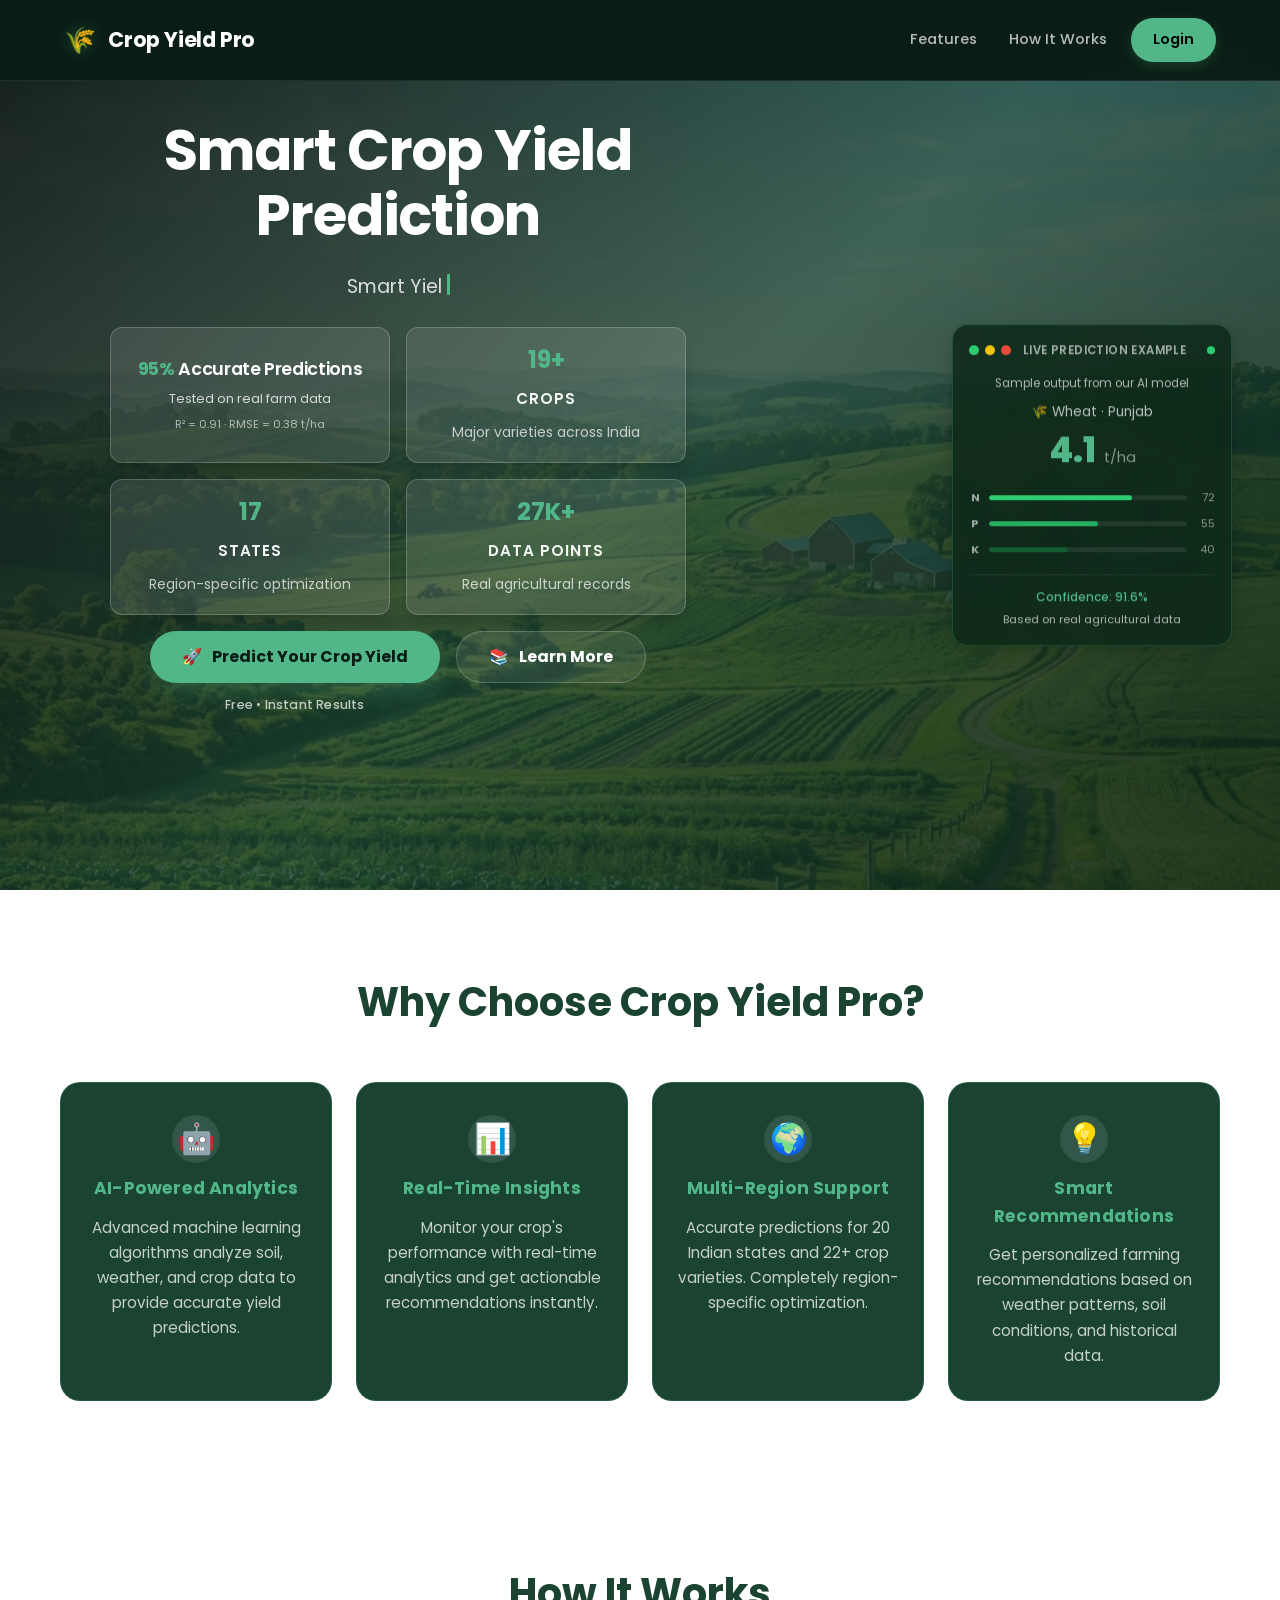
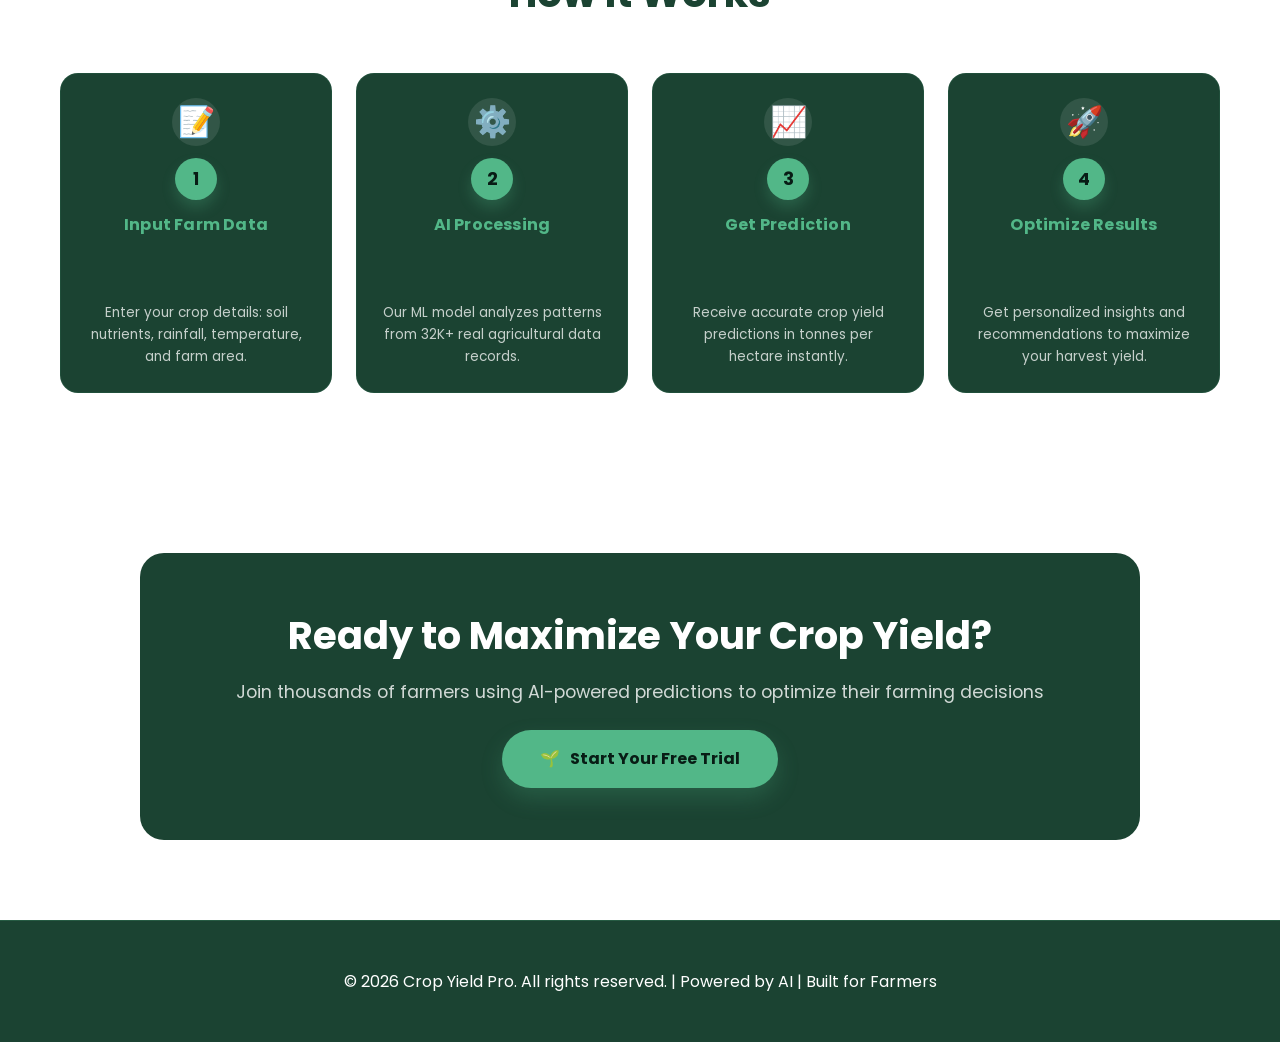
==== commit d0e276ff: "Finalize architecture: fix prediction bug, update dependencies for Python 3.13, and restructure depl" ====
--- a/frontend/pages/index.html
+++ b/frontend/pages/index.html
@@ -7,7 +7,7 @@
     <link href="https://fonts.googleapis.com/css2?family=Poppins:wght@300;400;500;600;700;800&display=swap" rel="stylesheet">
     <link rel="stylesheet" href="../assets/css/main.css">
     <!-- Production: replace the empty string with your Render URL -->
-    <script>window.APP_CONFIG = { apiUrl: '' };</script>
+    <script>window.APP_CONFIG = { apiUrl: 'http://127.0.0.1:8000' };</script>
 </head>
 <body>
     <!-- NAVBAR -->
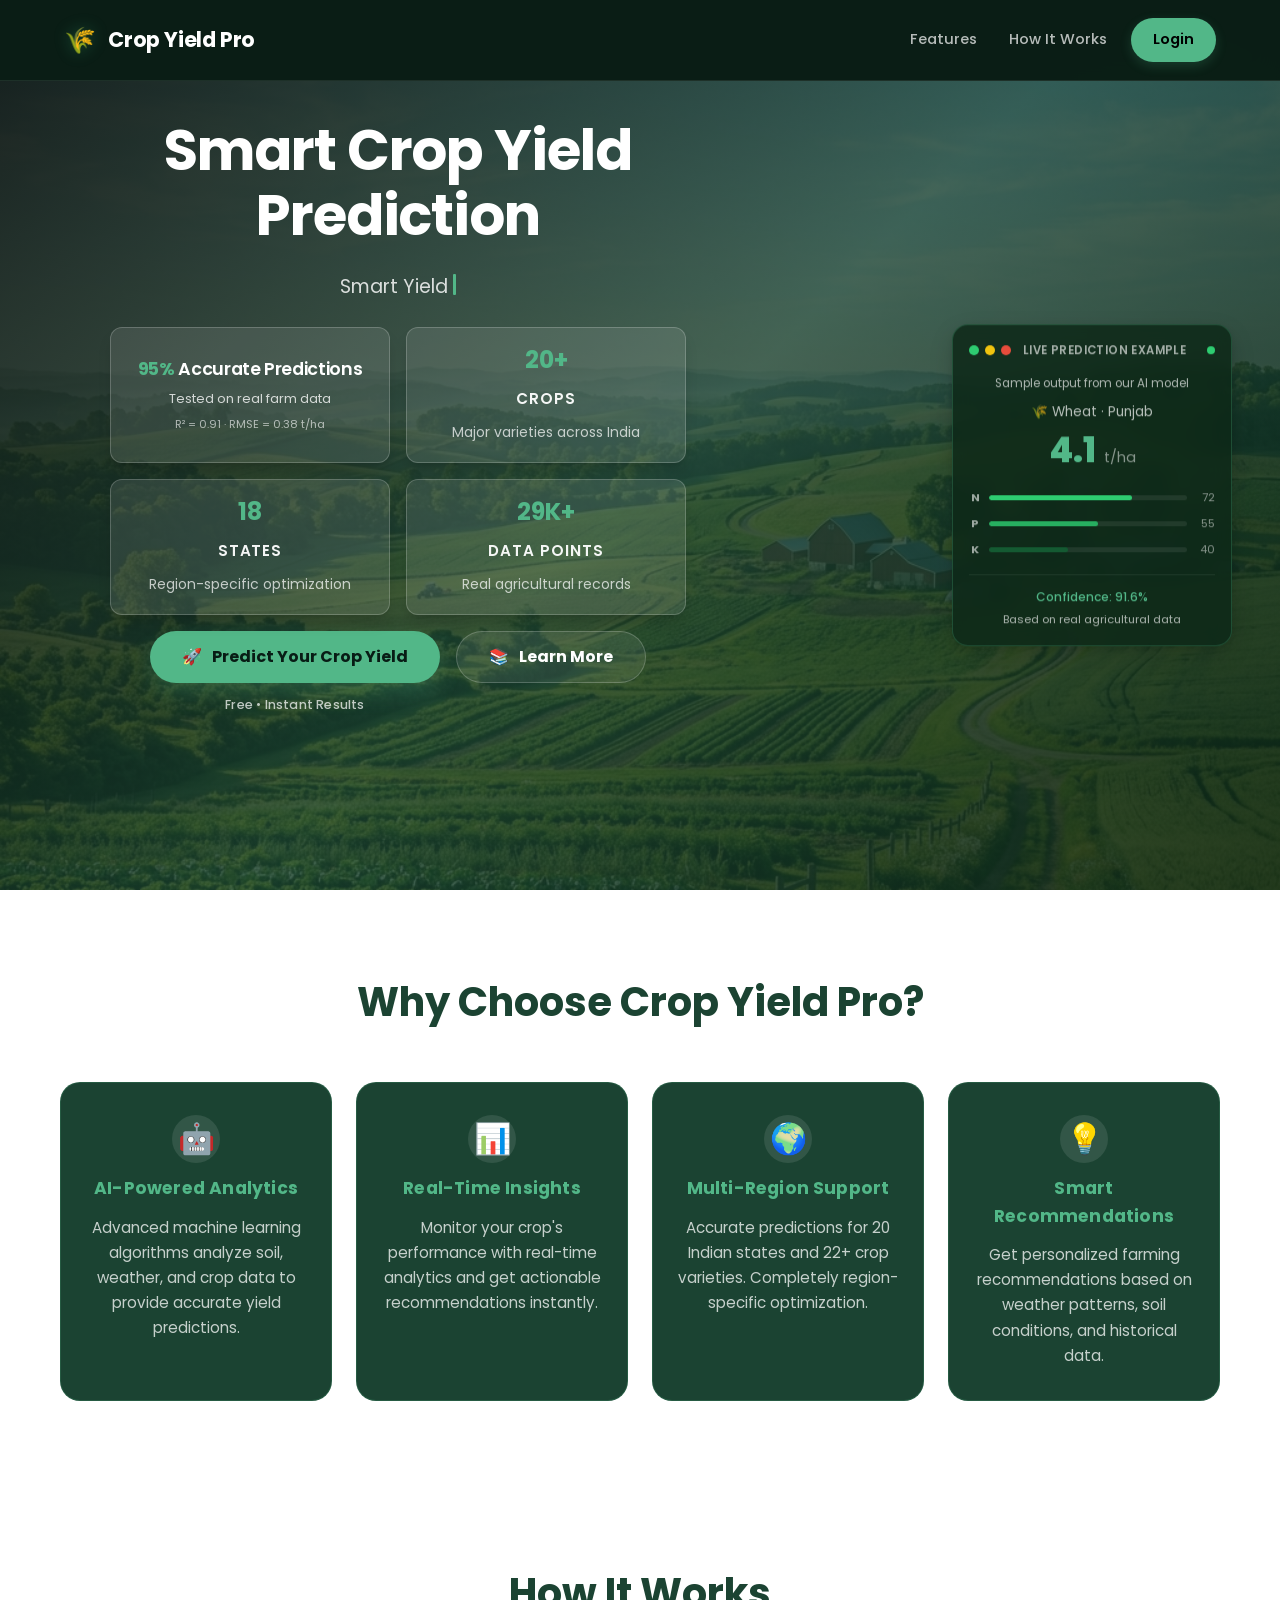
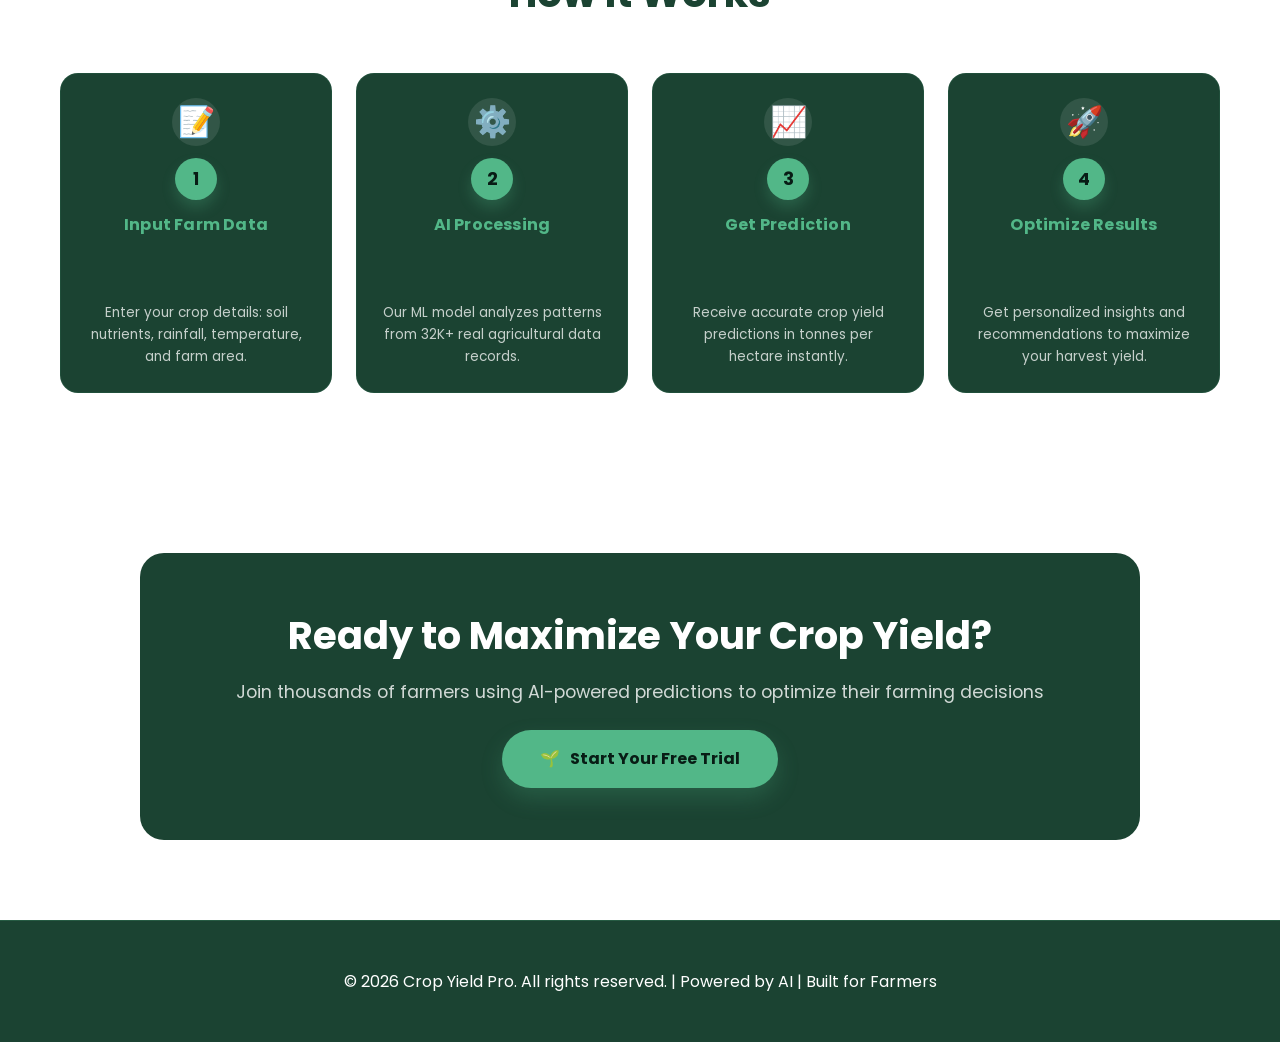
==== commit 3b2009a5: "Deploy: connect frontend to live Render API URL" ====
--- a/frontend/pages/index.html
+++ b/frontend/pages/index.html
@@ -7,7 +7,7 @@
     <link href="https://fonts.googleapis.com/css2?family=Poppins:wght@300;400;500;600;700;800&display=swap" rel="stylesheet">
     <link rel="stylesheet" href="../assets/css/main.css">
     <!-- Production: replace the empty string with your Render URL -->
-    <script>window.APP_CONFIG = { apiUrl: 'http://127.0.0.1:8000' };</script>
+    <script>window.APP_CONFIG = { apiUrl: 'https://crop-yield-api-8kx2.onrender.com' };</script>
 </head>
 <body>
     <!-- NAVBAR -->
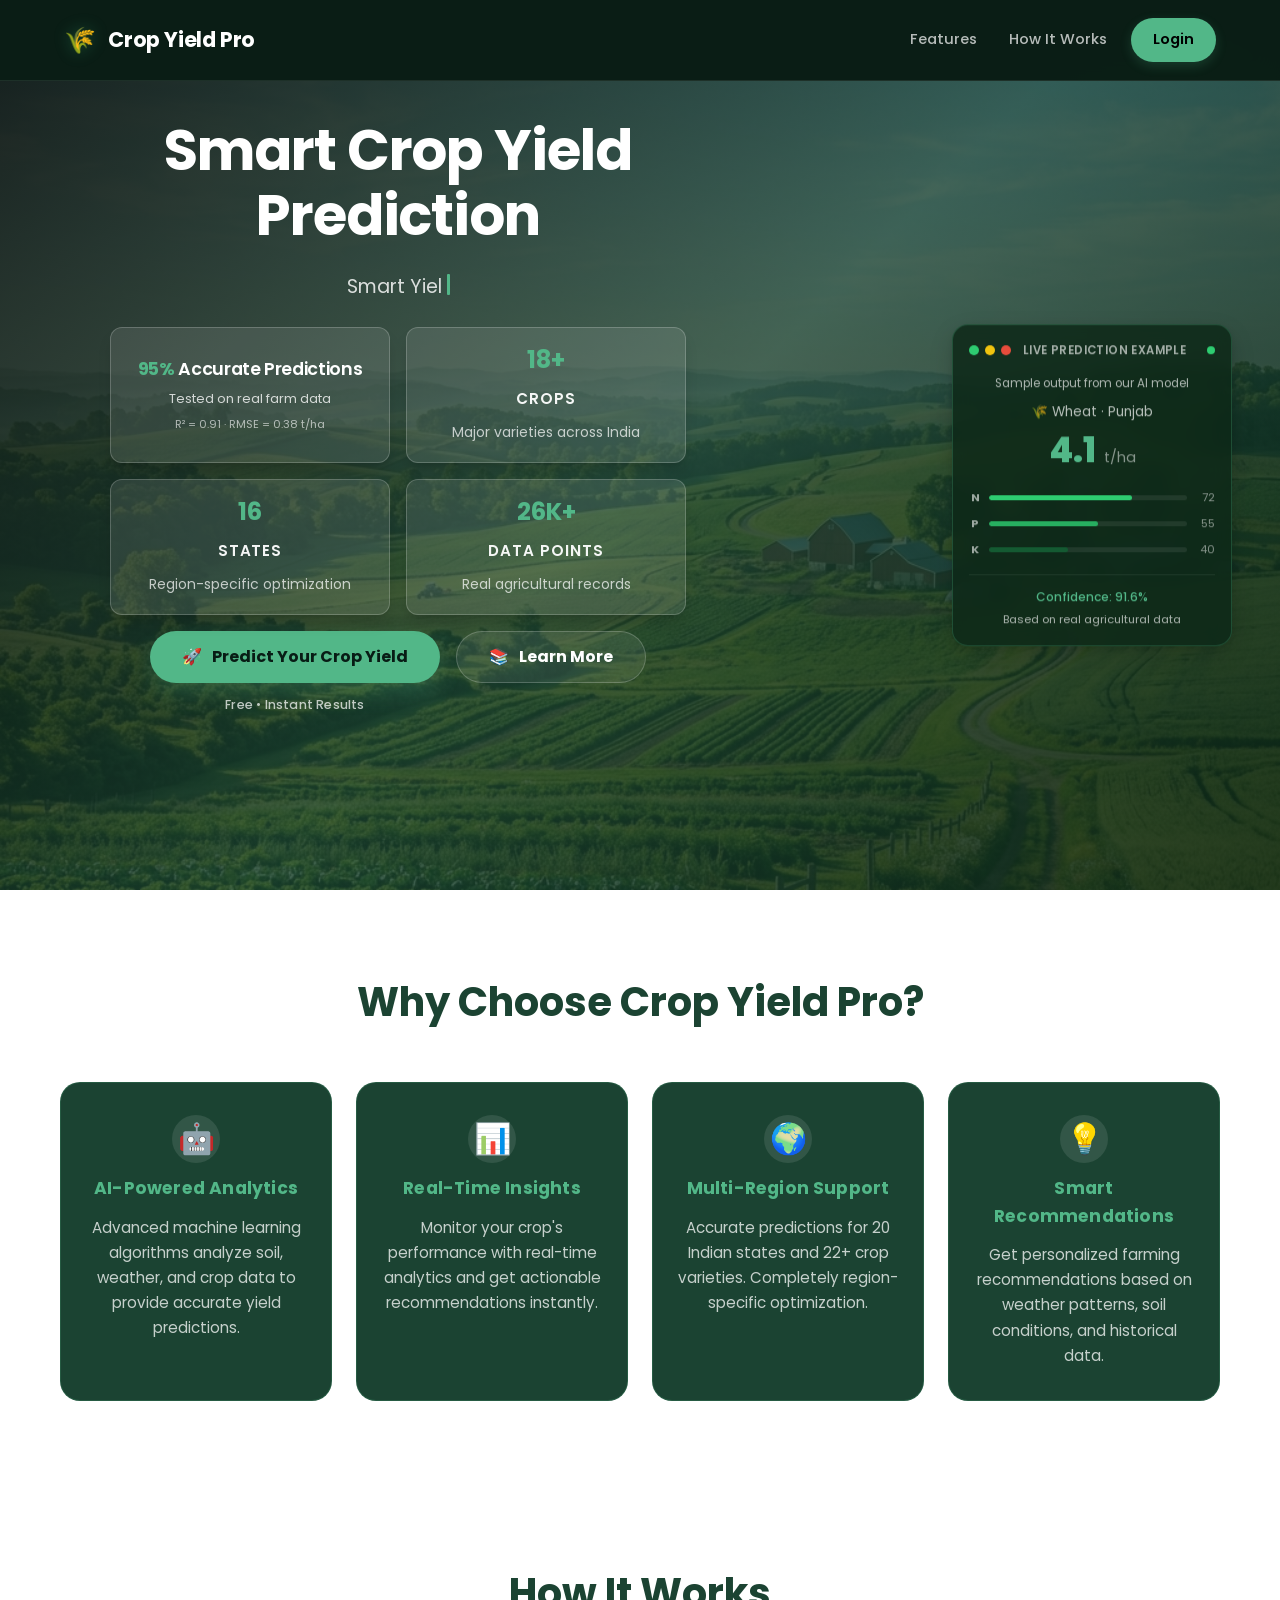
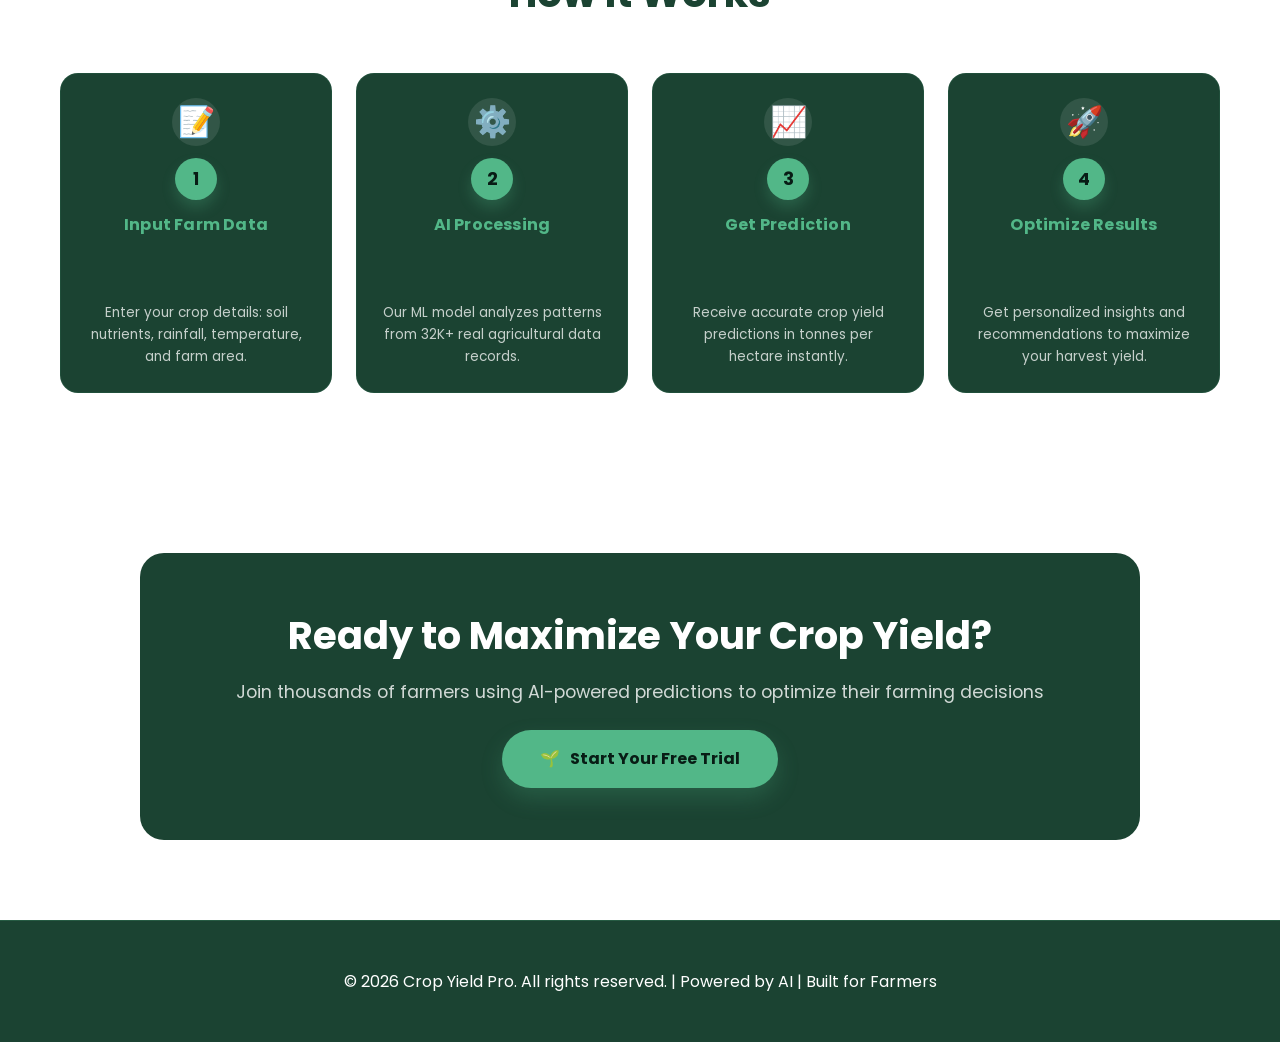
==== commit 9cf9af04: "Fix: force cache invalidation to resolve broken layout" ====
--- a/frontend/pages/index.html
+++ b/frontend/pages/index.html
@@ -5,7 +5,7 @@
     <meta name="viewport" content="width=device-width, initial-scale=1.0">
     <title>Smart Crop Yield Prediction System</title>
     <link href="https://fonts.googleapis.com/css2?family=Poppins:wght@300;400;500;600;700;800&display=swap" rel="stylesheet">
-    <link rel="stylesheet" href="../assets/css/main.css">
+    <link rel="stylesheet" href="../assets/css/main.css?v=2">
     <!-- Production: replace the empty string with your Render URL -->
     <script>window.APP_CONFIG = { apiUrl: 'https://crop-yield-api-8kx2.onrender.com' };</script>
 </head>
@@ -260,6 +260,6 @@
     </footer>
     </main>
 
-    <script src="../assets/js/main.js"></script>
+    <script src="../assets/js/main.js?v=2"></script>
 </body>
 </html>
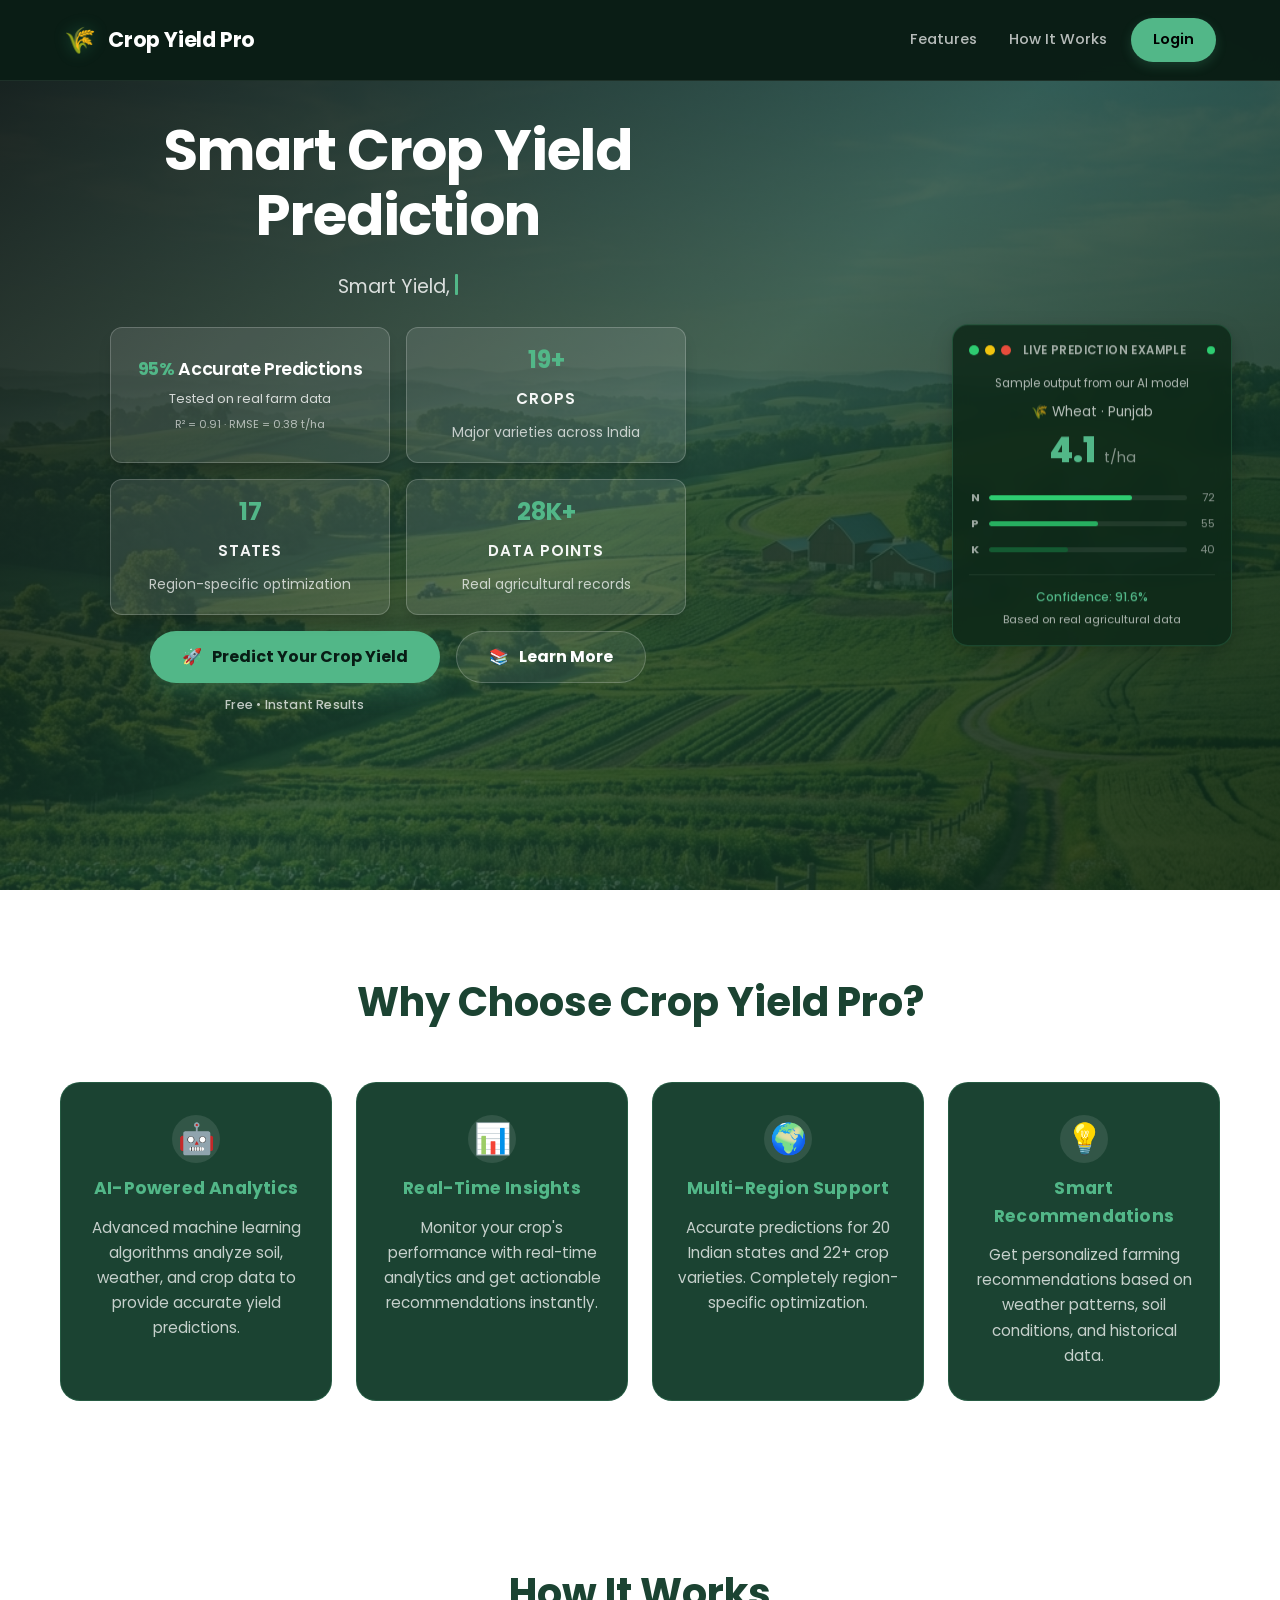
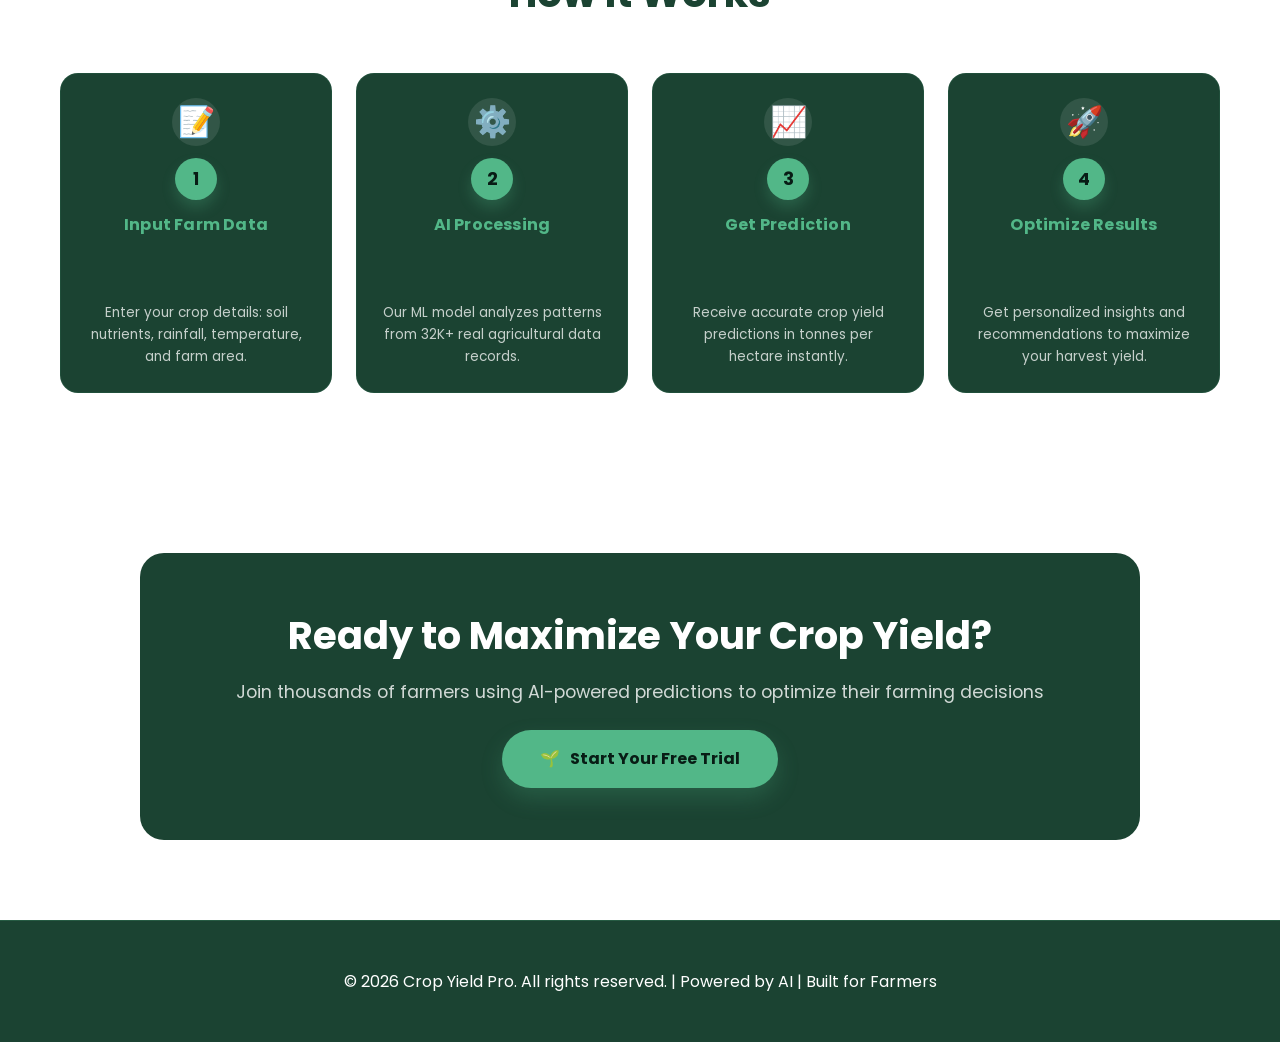
==== commit b3e8913c: "🔧 Complete code refactoring and logout improvements ✨ Major improvements: - Cleaned up verbose comme" ====
--- a/frontend/pages/index.html
+++ b/frontend/pages/index.html
@@ -7,7 +7,7 @@
     <link href="https://fonts.googleapis.com/css2?family=Poppins:wght@300;400;500;600;700;800&display=swap" rel="stylesheet">
     <link rel="stylesheet" href="../assets/css/main.css?v=2">
     <!-- Production: replace the empty string with your Render URL -->
-    <script>window.APP_CONFIG = { apiUrl: 'https://crop-yield-api-8kx2.onrender.com' };</script>
+    <script>window.APP_CONFIG = { apiUrl: 'http://127.0.0.1:8000' };</script>
 </head>
 <body>
     <!-- NAVBAR -->
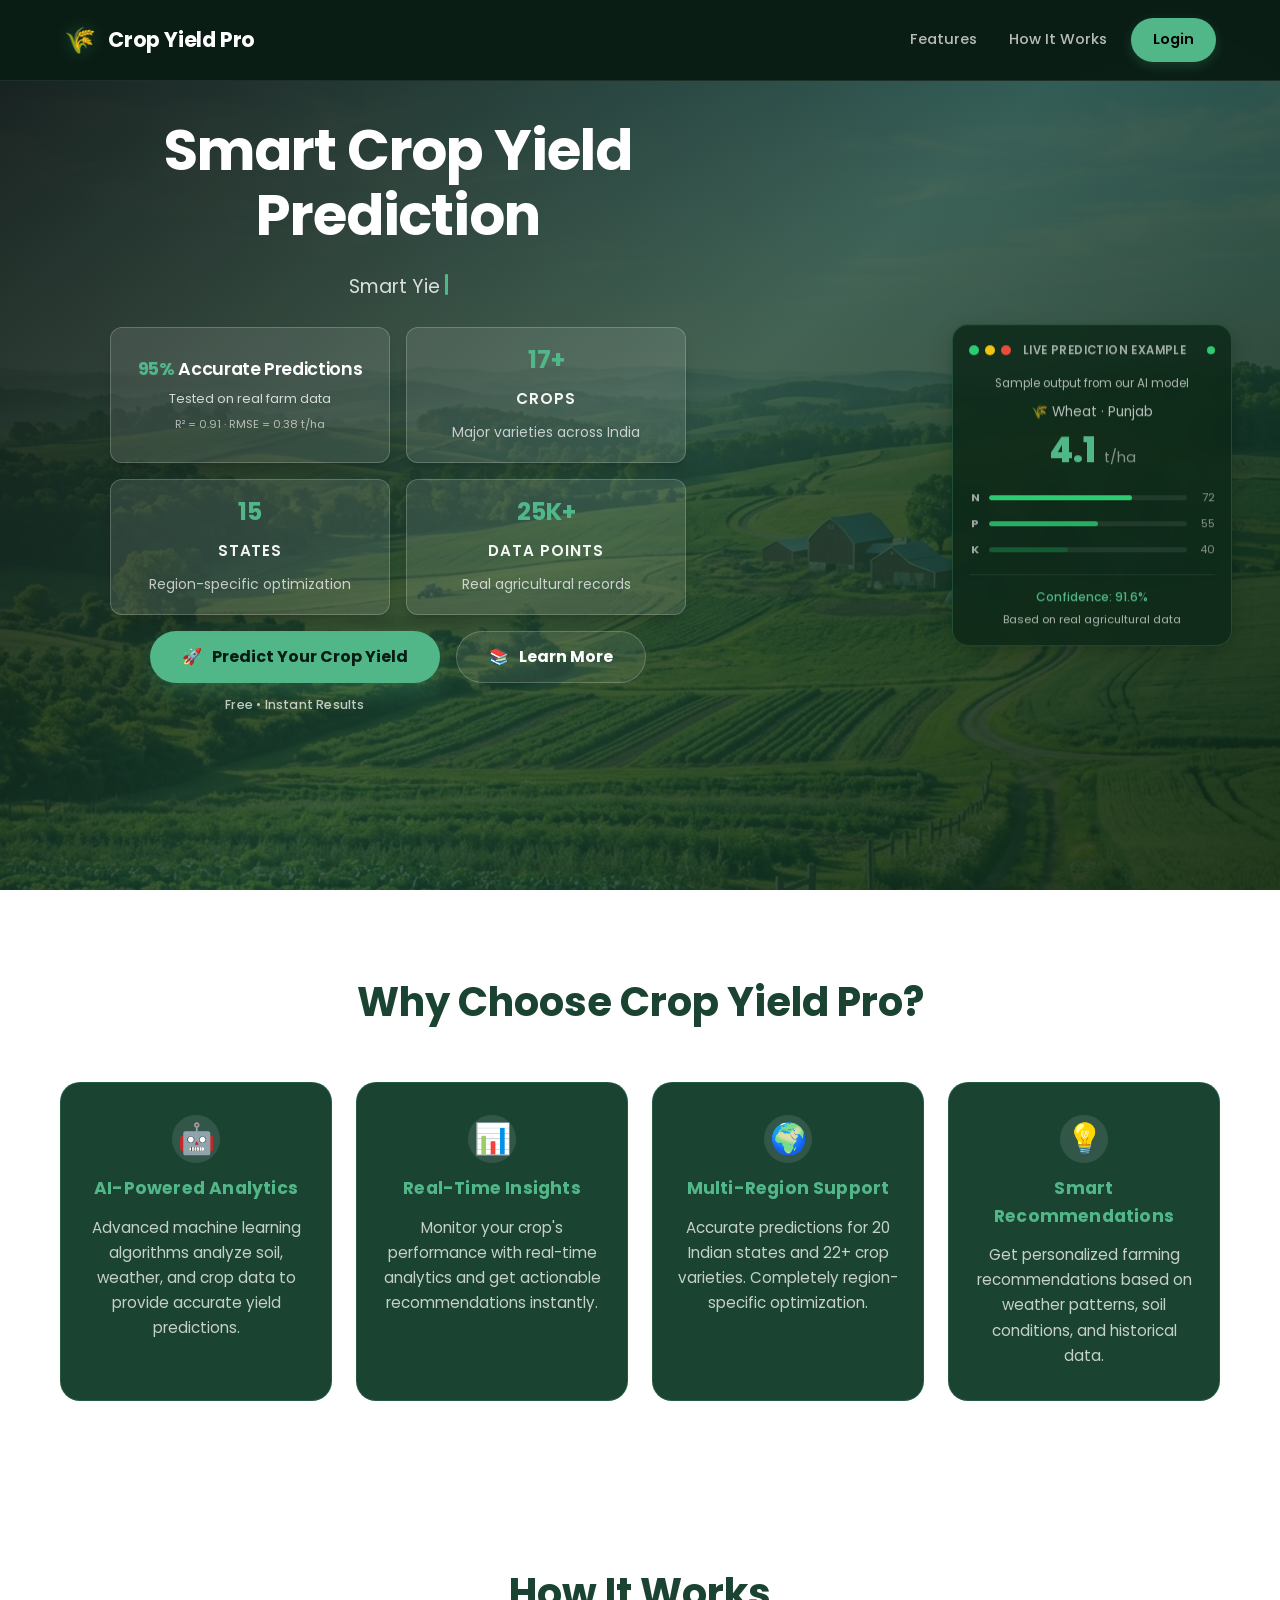
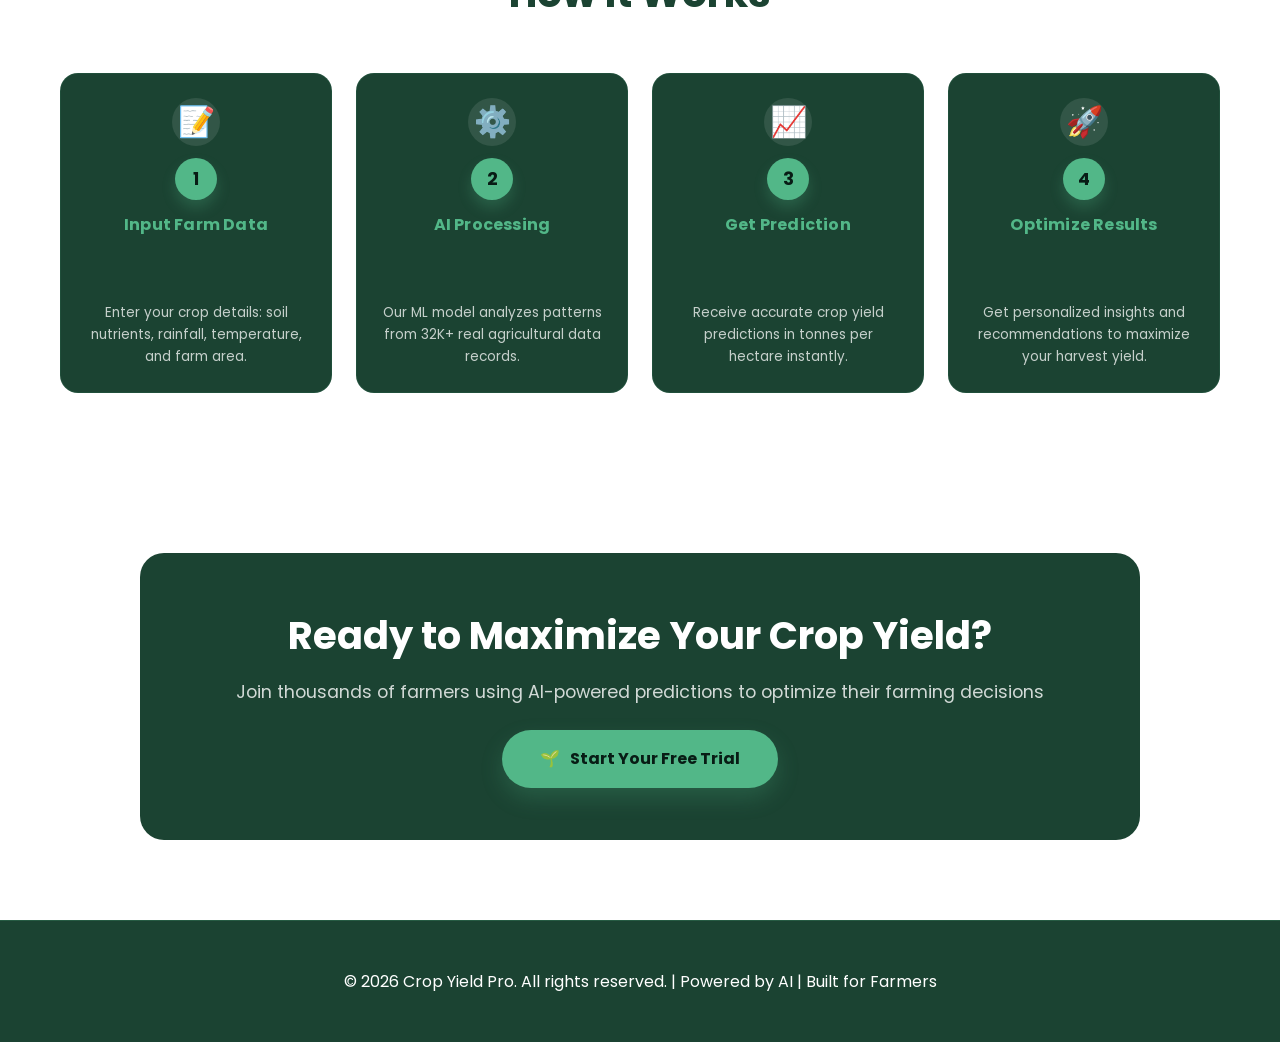
==== commit 41cbbca5: "🔧 Fix frontend API configuration for deployed application ✨ API connectivity fix: - Update all front" ====
--- a/frontend/pages/index.html
+++ b/frontend/pages/index.html
@@ -7,7 +7,7 @@
     <link href="https://fonts.googleapis.com/css2?family=Poppins:wght@300;400;500;600;700;800&display=swap" rel="stylesheet">
     <link rel="stylesheet" href="../assets/css/main.css?v=2">
     <!-- Production: replace the empty string with your Render URL -->
-    <script>window.APP_CONFIG = { apiUrl: 'http://127.0.0.1:8000' };</script>
+    <script>window.APP_CONFIG = { apiUrl: 'https://crop-yield-api-8kx2.onrender.com' };</script>
 </head>
 <body>
     <!-- NAVBAR -->
